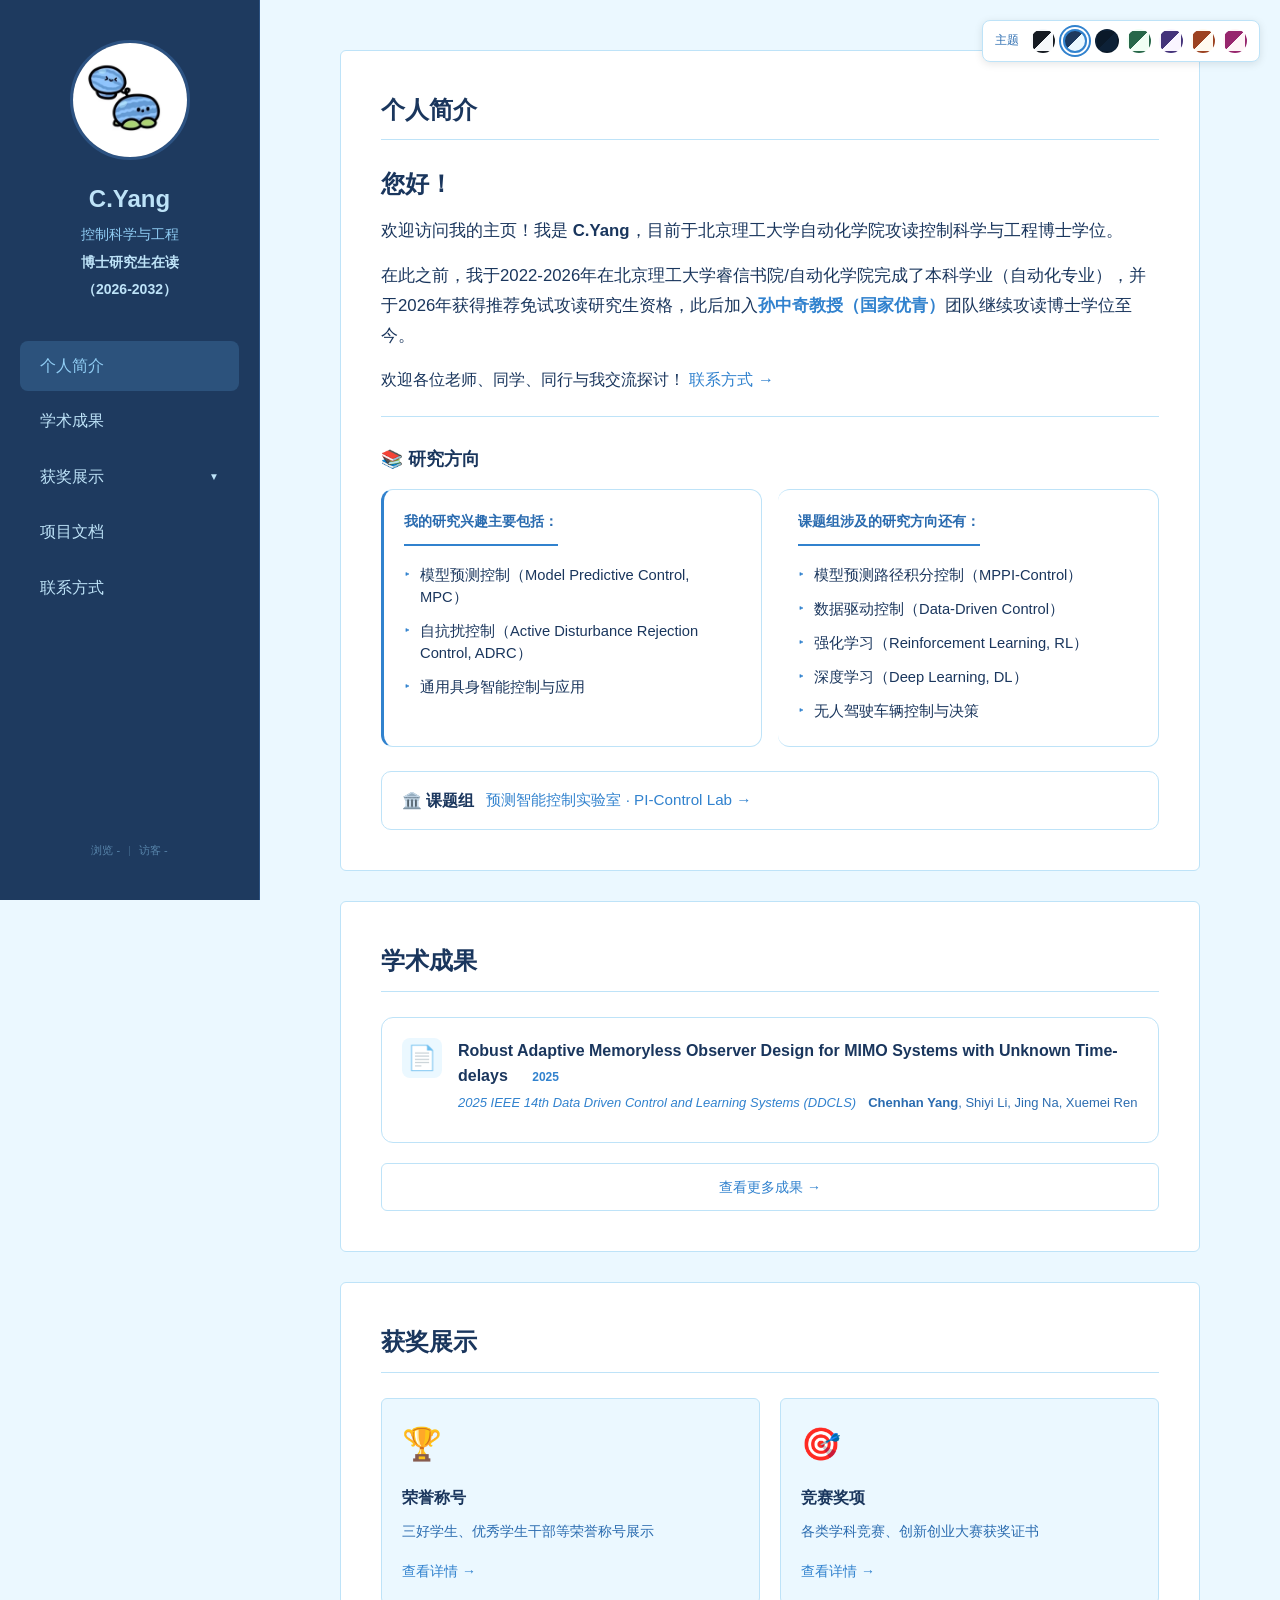
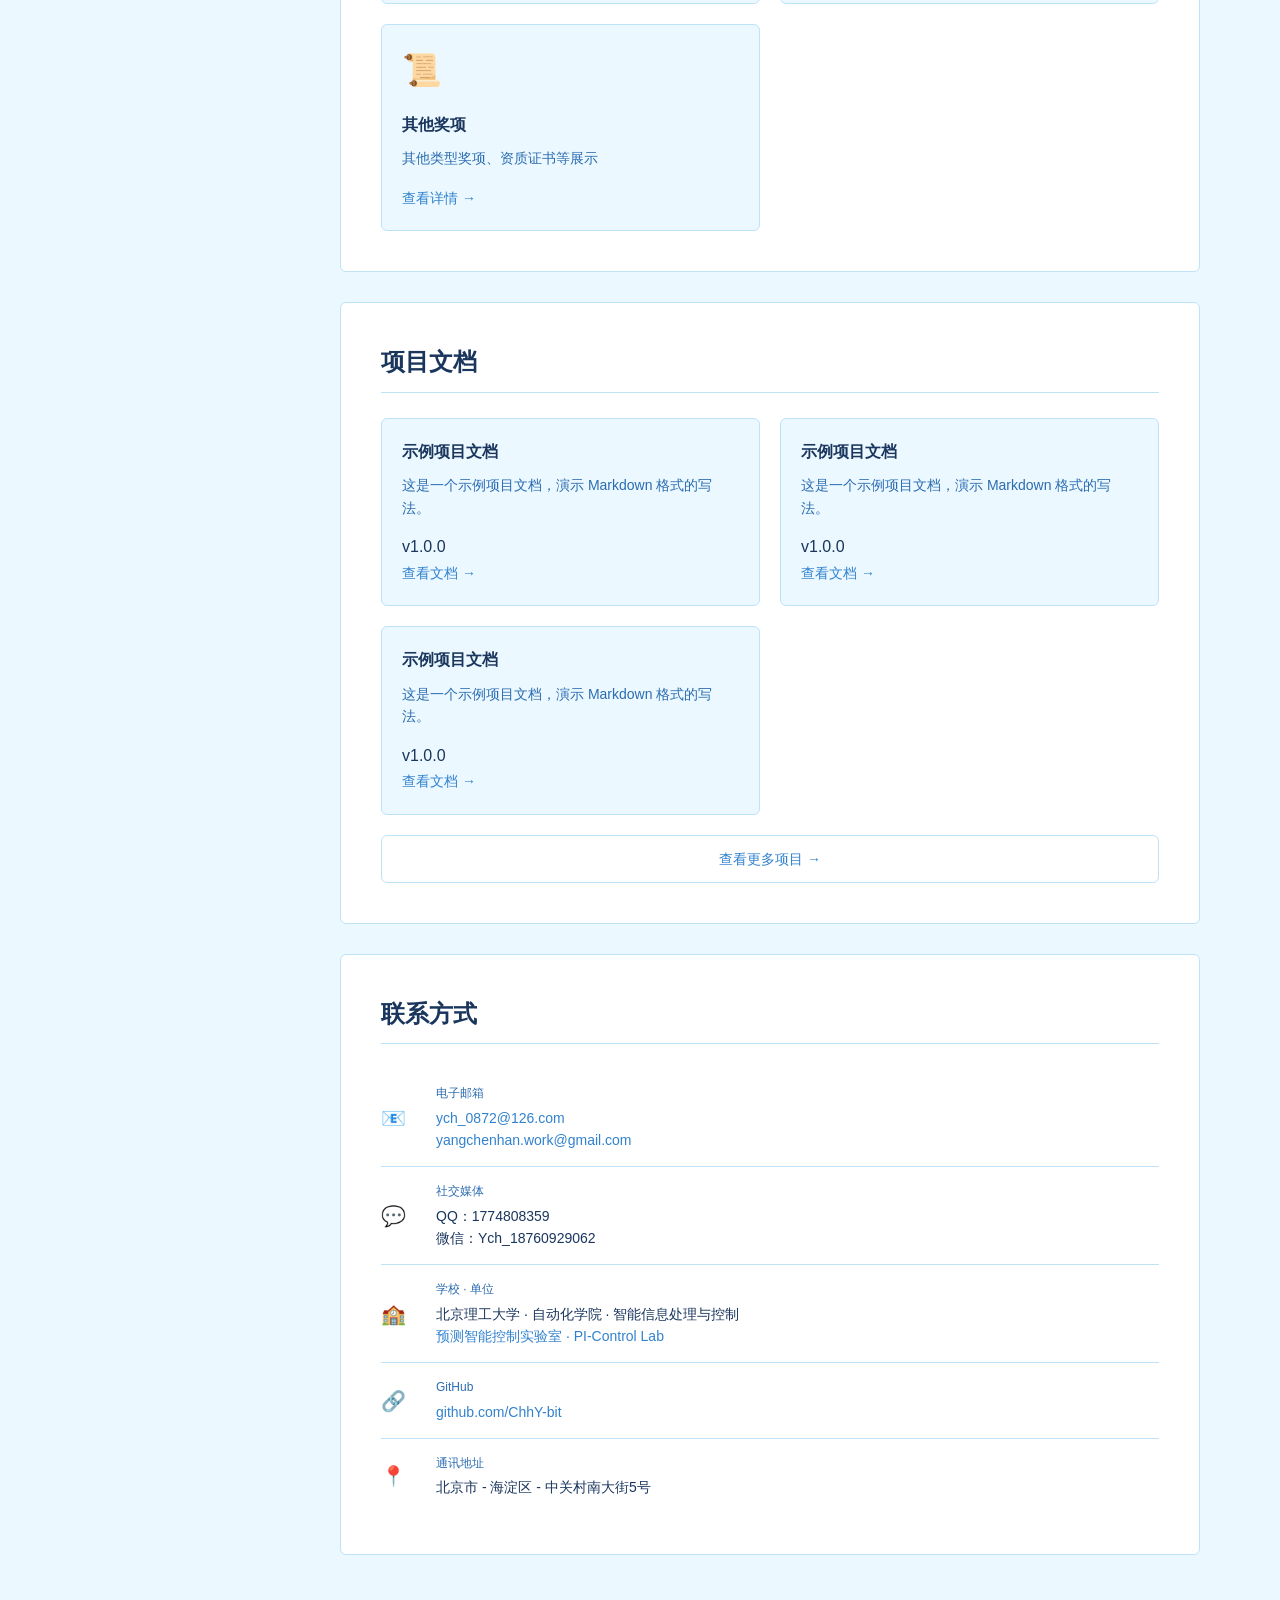
==== index.html @ 7ec4a32c "feat: 添加侧边栏底部站点访问统计" ====
<!DOCTYPE html>
<html lang="zh-CN">
<head>
    <meta charset="UTF-8">
    <meta name="viewport" content="width=device-width, initial-scale=1.0">
    <title>个人主页</title>
    <link rel="stylesheet" href="css/styles.css">
    <!-- 不蒜子统计 -->
    <script async src="https://busuanzi.ibruce.info/busuanzi/2.3/busuanzi.pure.mini.js"></script>
</head>
<body>
    <!-- 移动端遮罩层 -->
    <div class="sidebar-overlay" id="sidebarOverlay"></div>

    <!-- 移动端汉堡菜单按钮 -->
    <button class="mobile-menu-btn" id="mobileMenuBtn" aria-label="打开导航菜单">
        <span class="menu-icon"></span>
        <span class="menu-icon"></span>
        <span class="menu-icon"></span>
    </button>

    <!-- 主题选择器 -->
    <div class="theme-switcher">
        <span class="theme-switcher-label">主题</span>
        <button class="theme-btn" data-theme="default" title="黑白">
            <span class="theme-tooltip">黑白</span>
        </button>
        <button class="theme-btn active" data-theme="light-blue" title="浅蓝">
            <span class="theme-tooltip">浅蓝</span>
        </button>
        <button class="theme-btn" data-theme="dark-blue" title="深蓝">
            <span class="theme-tooltip">深蓝</span>
        </button>
        <button class="theme-btn" data-theme="light-green" title="浅绿">
            <span class="theme-tooltip">浅绿</span>
        </button>
        <button class="theme-btn" data-theme="purple" title="紫色">
            <span class="theme-tooltip">紫色</span>
        </button>
        <button class="theme-btn" data-theme="orange" title="橙色">
            <span class="theme-tooltip">橙色</span>
        </button>
        <button class="theme-btn" data-theme="pink" title="粉色">
            <span class="theme-tooltip">粉色</span>
        </button>
    </div>

    <div class="container">
        <!-- 左侧导航栏 -->
        <nav class="sidebar">
            <div class="profile-section">
                <div class="profile-photo">
                    <img src="images/photo.jpg" alt="个人照片" onerror="this.style.display='none'; this.nextElementSibling.style.display='flex';">
                    <span class="profile-photo-placeholder" style="display:none;">照片</span>
                </div>
                <div class="profile-name">C.Yang</div>
                <div class="profile-title">控制科学与工程</div>
                <div class="profile-degree">博士研究生在读</div>
                <div class="profile-degree">（2026-2032）</div>
            </div>

            <ul class="nav-menu">
                <li class="nav-item">
                    <a href="#about" class="nav-link active">个人简介</a>
                </li>
                <li class="nav-item">
                    <a href="#publications" class="nav-link">学术成果</a>
                </li>
                <li class="nav-item dropdown">
                    <a href="#awards" class="nav-link">
                        获奖展示
                        <span class="dropdown-arrow">▼</span>
                    </a>
                    <ul class="dropdown-menu">
                        <li class="nav-item"><a href="awards/honors.html" class="nav-link">荣誉称号</a></li>
                        <li class="nav-item"><a href="awards/competition-awards.html" class="nav-link">竞赛奖项</a></li>
                        <li class="nav-item"><a href="awards/others.html" class="nav-link">其他奖项</a></li>
                    </ul>
                </li>
                <li class="nav-item">
                    <a href="docs/index.html" class="nav-link">项目文档</a>
                </li>
                <li class="nav-item">
                    <a href="#contact" class="nav-link">联系方式</a>
                </li>
            </ul>
            <div class="site-stats">
                <span class="stats-label">浏览 <span id="busuanzi_value_site_pv" class="stats-value">-</span></span>
                <span class="stats-divider">|</span>
                <span class="stats-label">访客 <span id="busuanzi_value_site_uv" class="stats-value">-</span></span>
            </div>
        </nav>

        <!-- 主内容区域 -->
        <main class="main-content">
            <!-- 个人简介 -->
            <section id="about">
                <h2>个人简介</h2>
                <div class="about-grid">
                    <div class="about-info">
                        <!-- 欢迎语 -->
                        <div class="intro-welcome">
                            <span class="intro-greeting">您好！</span>
                            <p>欢迎访问我的主页！我是 <strong>C.Yang</strong>，目前于北京理工大学自动化学院攻读控制科学与工程博士学位。</p>
                            <p>在此之前，我于2022-2026年在北京理工大学睿信书院/自动化学院完成了本科学业（自动化专业），并于2026年获得推荐免试攻读研究生资格，此后加入<a href="https://ac.bit.edu.cn/szdw/jsml/znxxclykzyjs1/1771f60938454e0e982433b8931c96c5.htm" target="_blank"><strong>孙中奇教授（国家优青）</strong></a>团队继续攻读博士学位至今。</p>
                            欢迎各位老师、同学、同行与我交流探讨！ <a href="#contact">联系方式 →</a>
                        </div>

                        <!-- 研究方向 -->
                        <div class="research-section">
                            <h3 class="research-title">📚 研究方向</h3>
                            <div class="research-grid">
                                <div class="research-card research-primary">
                                    <div class="research-card-header">我的研究兴趣主要包括：</div>
                                    <ul class="research-list">
                                        <li>模型预测控制（Model Predictive Control, MPC）</li>
                                        <li>自抗扰控制（Active Disturbance Rejection Control, ADRC）</li>
                                        <li>通用具身智能控制与应用</li>
                                    </ul>
                                </div>
                                <div class="research-card research-group">
                                    <div class="research-card-header">课题组涉及的研究方向还有：</div>
                                    <ul class="research-list">
                                        <li>模型预测路径积分控制（MPPI-Control）</li>
                                        <li>数据驱动控制（Data-Driven Control）</li>
                                        <li>强化学习（Reinforcement Learning, RL）</li>
                                        <li>深度学习（Deep Learning, DL）</li>
                                        <li>无人驾驶车辆控制与决策</li>
                                    </ul>
                                </div>
                            </div>
                        </div>

                        <!-- 课题组链接 -->
                        <div class="lab-link-section">
                            <span class="lab-link-label">🏛️ 课题组</span>
                            <a href="https://picontrollab.github.io" target="_blank" class="lab-link">预测智能控制实验室 · PI-Control Lab →</a>
                        </div>
                    </div>
                </div>
            </section>

            <!-- 学术成果 -->
            <section id="publications">
                <h2>学术成果</h2>
                <div class="achievement-list" id="home-achievement-list">
                    <div class="achievement-item">
                        <div class="achievement-icon">📄</div>
                        <div class="achievement-content">
                            <div class="achievement-title" style="color: var(--text-secondary);">正在加载...</div>
                        </div>
                    </div>
                </div>
                <a href="achievements/index.html" class="view-more-link">查看更多成果 →</a>
            </section>

            <!-- 获奖展示 -->
            <section id="awards">
                <h2>获奖展示</h2>
                <div class="awards-grid">
                    <div class="award-card">
                        <div class="award-icon">🏆</div>
                        <div class="award-name">荣誉称号</div>
                        <div class="award-desc">三好学生、优秀学生干部等荣誉称号展示</div>
                        <a href="awards/honors.html" class="award-link">查看详情 →</a>
                    </div>
                    <div class="award-card">
                        <div class="award-icon">🎯</div>
                        <div class="award-name">竞赛奖项</div>
                        <div class="award-desc">各类学科竞赛、创新创业大赛获奖证书</div>
                        <a href="awards/competition-awards.html" class="award-link">查看详情 →</a>
                    </div>
                    <div class="award-card">
                        <div class="award-icon">📜</div>
                        <div class="award-name">其他奖项</div>
                        <div class="award-desc">其他类型奖项、资质证书等展示</div>
                        <a href="awards/others.html" class="award-link">查看详情 →</a>
                    </div>
                </div>
            </section>

            <!-- 项目文档 -->
            <section id="projects">
                <h2>项目文档</h2>
                <div class="project-grid" id="home-project-list">
                    <div class="project-card">
                        <div class="project-name" style="color: var(--text-secondary);">正在加载...</div>
                    </div>
                </div>
                <a href="docs/index.html" class="view-more-link">查看更多项目 →</a>
            </section>

            <!-- 联系方式 -->
            <section id="contact">
                <h2>联系方式</h2>
                <div class="contact-item">
                    <span class="contact-icon">📧</span>
                    <div class="contact-info">
                        <div class="contact-label">电子邮箱</div>
                        <div class="contact-value"><a href="mailto:ych_0872@126.com">ych_0872@126.com</a></div>
                        <div class="contact-value"><a href="mailto:yangchenhan.work@gmail.com">yangchenhan.work@gmail.com</a></div>
                    </div>
                </div>
                <div class="contact-item">
                    <span class="contact-icon">💬</span>
                    <div class="contact-info">
                        <div class="contact-label">社交媒体</div>
                        <div class="contact-value">QQ：1774808359</div>
                        <div class="contact-value">微信：Ych_18760929062</div>
                    </div>
                </div>
                <div class="contact-item">
                    <span class="contact-icon">🏫</span>
                    <div class="contact-info">
                        <div class="contact-label">学校 · 单位</div>
                        <div class="contact-value">北京理工大学 · 自动化学院 · 智能信息处理与控制</div>
                        <div class="contact-value"><a href="https://picontrollab.github.io" target="_blank">预测智能控制实验室 · PI-Control Lab</a></div>
                    </div>
                </div>
                <div class="contact-item">
                    <span class="contact-icon">🔗</span>
                    <div class="contact-info">
                        <div class="contact-label">GitHub</div>
                        <div class="contact-value"><a href="https://github.com/ChhY-bit" target="_blank">github.com/ChhY-bit</a></div>
                    </div>
                </div>
                <div class="contact-item">
                    <span class="contact-icon">📍</span>
                    <div class="contact-info">
                        <div class="contact-label">通讯地址</div>
                        <div class="contact-value">北京市 - 海淀区 - 中关村南大街5号</div>
                    </div>
                </div>
            </section>
        </main>
    </div>

    <script src="js/main.js"></script>
</body>
</html>
---- css/styles.css ----
* {
    margin: 0;
    padding: 0;
    box-sizing: border-box;
}

/* 现代化链接样式 */
a {
    color: var(--accent-color);
    text-decoration: none;
    border-bottom: 1px solid transparent;
    transition: all 0.2s ease;
}

a:hover {
    color: var(--heading-color);
    border-bottom-color: var(--heading-color);
}

:root {
    /* 默认主题 - 浅蓝 */
    --sidebar-bg: #1e3a5f;
    --sidebar-border: #2c5282;
    --sidebar-text: #bee3f8;
    --sidebar-text-muted: #90cdf4;
    --sidebar-hover: #2c5282;
    --sidebar-active-bg: #63b3ed33;
    --sidebar-active: #90cdf4;
    
    --body-bg: #ebf8ff;
    --card-bg: #ffffff;
    --border-color: #bee3f8;
    --text-primary: #1a365d;
    --text-secondary: #2b6cb0;
    --link-color: #3182ce;
    --hover-border: #63b3ed;
    --placeholder-color: #90cdf4;
}

/* 黑白灰主题 */
[data-theme="default"] {
    --sidebar-bg: #161b22;
    --sidebar-border: #30363d;
    --sidebar-text: #c9d1d9;
    --sidebar-text-muted: #8b949e;
    --sidebar-hover: #30363d;
    --sidebar-active-bg: #30363d80;
    --sidebar-active: #c9d1d9;

    --body-bg: #f6f8fa;
    --card-bg: #ffffff;
    --border-color: #d0d7de;
    --text-primary: #24292f;
    --text-secondary: #57606a;
    --link-color: #57606a;
    --hover-border: #8b949e;
    --placeholder-color: #8b949e;
    --doc-title-color: #24292f;
    --doc-heading-color: #57606a;
    --accent-color: #57606a;
}

/* 浅蓝主题 */
[data-theme="light-blue"] {
    --sidebar-bg: #1e3a5f;
    --sidebar-border: #2c5282;
    --sidebar-text: #bee3f8;
    --sidebar-text-muted: #90cdf4;
    --sidebar-hover: #2c5282;
    --sidebar-active-bg: #63b3ed33;
    --sidebar-active: #90cdf4;

    --body-bg: #ebf8ff;
    --card-bg: #ffffff;
    --border-color: #bee3f8;
    --text-primary: #1a365d;
    --text-secondary: #2b6cb0;
    --link-color: #3182ce;
    --hover-border: #63b3ed;
    --placeholder-color: #90cdf4;
    --doc-title-color: #1a365d;
    --doc-heading-color: #2c5282;
    --accent-color: #3182ce;
}

/* 深蓝主题 */
[data-theme="dark-blue"] {
    --sidebar-bg: #0a1929;
    --sidebar-border: #1e3a5f;
    --sidebar-text: #a0d2db;
    --sidebar-text-muted: #7fb3c4;
    --sidebar-hover: #1e3a5f;
    --sidebar-active-bg: #3182ce33;
    --sidebar-active: #63b3ed;

    --body-bg: #0d2137;
    --card-bg: #132f4c;
    --border-color: #1e3a5f;
    --text-primary: #e2e8f0;
    --text-secondary: #a0d2db;
    --link-color: #63b3ed;
    --hover-border: #4dabf7;
    --placeholder-color: #7fb3c4;
    --doc-title-color: #e2e8f0;
    --doc-heading-color: #63b3ed;
    --accent-color: #63b3ed;
    --warning-bg: #2d2a1a;
    --warning-color: #f0ad4e;
}

/* 浅绿主题 */
[data-theme="light-green"] {
    --sidebar-bg: #276749;
    --sidebar-border: #38a169;
    --sidebar-text: #c6f6d5;
    --sidebar-text-muted: #9ae6b4;
    --sidebar-hover: #38a169;
    --sidebar-active-bg: #68d39133;
    --sidebar-active: #9ae6b4;

    --body-bg: #f0fff4;
    --card-bg: #ffffff;
    --border-color: #c6f6d5;
    --text-primary: #22543d;
    --text-secondary: #38a169;
    --link-color: #2f855a;
    --hover-border: #68d391;
    --placeholder-color: #9ae6b4;
    --doc-title-color: #22543d;
    --doc-heading-color: #276749;
    --accent-color: #2f855a;
}

/* 紫色主题 */
[data-theme="purple"] {
    --sidebar-bg: #44337a;
    --sidebar-border: #6b46c1;
    --sidebar-text: #e9d8fd;
    --sidebar-text-muted: #d6bcfa;
    --sidebar-hover: #6b46c1;
    --sidebar-active-bg: #b794f433;
    --sidebar-active: #d6bcfa;

    --body-bg: #faf5ff;
    --card-bg: #ffffff;
    --border-color: #e9d8fd;
    --text-primary: #322659;
    --text-secondary: #6b46c1;
    --link-color: #805ad5;
    --hover-border: #b794f4;
    --placeholder-color: #d6bcfa;
    --doc-title-color: #322659;
    --doc-heading-color: #44337a;
    --accent-color: #805ad5;
}

/* 橙色主题 */
[data-theme="orange"] {
    --sidebar-bg: #9c4221;
    --sidebar-border: #dd6b20;
    --sidebar-text: #feebc8;
    --sidebar-text-muted: #fbd38d;
    --sidebar-hover: #dd6b20;
    --sidebar-active-bg: #f6ad5533;
    --sidebar-active: #fbd38d;

    --body-bg: #fffaf0;
    --card-bg: #ffffff;
    --border-color: #feebc8;
    --text-primary: #7b341e;
    --text-secondary: #dd6b20;
    --link-color: #c05621;
    --hover-border: #f6ad55;
    --placeholder-color: #fbd38d;
    --doc-title-color: #7b341e;
    --doc-heading-color: #9c4221;
    --accent-color: #c05621;
}

/* 粉色主题 */
[data-theme="pink"] {
    --sidebar-bg: #97266d;
    --sidebar-border: #d53f8c;
    --sidebar-text: #fed7e2;
    --sidebar-text-muted: #fbb6ce;
    --sidebar-hover: #d53f8c;
    --sidebar-active-bg: #ed64a633;
    --sidebar-active: #fbb6ce;

    --body-bg: #fff5f7;
    --card-bg: #ffffff;
    --border-color: #fed7e2;
    --text-primary: #702459;
    --text-secondary: #d53f8c;
    --link-color: #b83280;
    --hover-border: #ed64a6;
    --placeholder-color: #fbb6ce;
    --doc-title-color: #702459;
    --doc-heading-color: #97266d;
    --accent-color: #b83280;
}

body {
    font-family: -apple-system, BlinkMacSystemFont, "Segoe UI", Roboto, "Helvetica Neue", Arial, sans-serif;
    line-height: 1.6;
    color: var(--text-primary);
    background-color: var(--body-bg);
}

/* 主题选择器 */
.theme-switcher {
    position: fixed;
    top: 20px;
    right: 20px;
    z-index: 1000;
    display: flex;
    align-items: center;
    gap: 8px;
    background: var(--card-bg);
    padding: 8px 12px;
    border-radius: 8px;
    box-shadow: 0 2px 8px rgba(0,0,0,0.1);
    border: 1px solid var(--border-color);
}

.theme-switcher-label {
    font-size: 12px;
    color: var(--text-secondary);
    margin-right: 4px;
}

.theme-btn {
    width: 24px;
    height: 24px;
    border-radius: 50%;
    border: 2px solid transparent;
    cursor: pointer;
    transition: all 0.2s ease;
    position: relative;
}

.theme-btn:hover {
    transform: scale(1.15);
    border-color: var(--text-secondary);
}

.theme-btn.active {
    border-color: var(--link-color);
    box-shadow: 0 0 0 2px var(--card-bg), 0 0 0 4px var(--link-color);
}

.theme-btn[data-theme="default"] { background: linear-gradient(135deg, #161b22 50%, #f6f8fa 50%); }
.theme-btn[data-theme="light-blue"] { background: linear-gradient(135deg, #1e3a5f 50%, #ebf8ff 50%); }
.theme-btn[data-theme="dark-blue"] { background: linear-gradient(135deg, #0a1929 50%, #0d2137 50%); }
.theme-btn[data-theme="light-green"] { background: linear-gradient(135deg, #276749 50%, #f0fff4 50%); }
.theme-btn[data-theme="purple"] { background: linear-gradient(135deg, #44337a 50%, #faf5ff 50%); }
.theme-btn[data-theme="orange"] { background: linear-gradient(135deg, #9c4221 50%, #fffaf0 50%); }
.theme-btn[data-theme="pink"] { background: linear-gradient(135deg, #97266d 50%, #fff5f7 50%); }

.theme-tooltip {
    position: absolute;
    bottom: calc(100% + 8px);
    left: 50%;
    transform: translateX(-50%);
    background: var(--text-primary);
    color: var(--card-bg);
    padding: 4px 8px;
    border-radius: 4px;
    font-size: 11px;
    white-space: nowrap;
    opacity: 0;
    pointer-events: none;
    transition: opacity 0.2s;
}

.theme-btn:hover .theme-tooltip {
    opacity: 1;
}

.container {
    display: flex;
    min-height: 100vh;
}

/* 左侧导航栏 */
.sidebar {
    width: 260px;
    background-color: var(--sidebar-bg);
    color: var(--sidebar-text);
    padding: 40px 20px;
    position: fixed;
    height: 100vh;
    overflow-y: auto;
    border-right: 1px solid var(--sidebar-border);
    display: flex;
    flex-direction: column;
}

.profile-section {
    text-align: center;
    margin-bottom: 40px;
}

.profile-photo {
    width: 120px;
    height: 120px;
    border-radius: 50%;
    background-color: var(--sidebar-hover);
    margin: 0 auto 20px;
    display: flex;
    align-items: center;
    justify-content: center;
    border: 3px solid var(--sidebar-hover);
    overflow: hidden;
}

.profile-photo img {
    width: 100%;
    height: 100%;
    object-fit: cover;
}

.profile-photo-placeholder {
    font-size: 12px;
    color: var(--sidebar-text-muted);
}

.profile-name {
    font-size: 24px;
    font-weight: 600;
    margin-bottom: 5px;
    color: var(--sidebar-text);
}

.profile-title {
    font-size: 14px;
    color: var(--sidebar-text-muted);
}

.profile-degree {
    font-size: 14px;
    font-weight: 600;
    color: var(--sidebar-text);
    margin-top: 5px;
}

/* 导航栏底部统计 */
.site-stats {
    margin-top: auto;
    padding-top: 20px;
    text-align: center;
    font-size: 11px;
    color: var(--sidebar-text-muted);
    opacity: 0.5;
    display: flex;
    justify-content: center;
    align-items: center;
    gap: 8px;
}

.stats-label {
    font-size: 11px;
}

.stats-value {
    font-variant-numeric: tabular-nums;
}

.stats-divider {
    opacity: 0.5;
}

/* 导航菜单 */
.nav-menu {
    list-style: none;
}

.nav-item {
    margin-bottom: 5px;
}

.nav-link {
    display: block;
    padding: 12px 20px;
    color: var(--sidebar-text);
    text-decoration: none;
    border-radius: 8px;
    transition: all 0.2s ease;
}

.nav-link:hover {
    background-color: var(--sidebar-hover);
}

.nav-link.active {
    background-color: var(--sidebar-active-bg);
    color: var(--sidebar-active);
    font-weight: 500;
}

/* 下拉菜单 */
.dropdown {
    position: relative;
}

.dropdown > .nav-link {
    display: flex;
    justify-content: space-between;
    align-items: center;
}

.dropdown-arrow {
    font-size: 10px;
    margin-left: 5px;
    transition: transform 0.3s ease;
}

.dropdown.open .dropdown-arrow {
    transform: rotate(180deg);
}

.dropdown-menu {
    list-style: none;
    padding-left: 20px;
    max-height: 0;
    overflow: hidden;
    transition: max-height 0.3s ease;
}

.dropdown.open .dropdown-menu {
    max-height: 200px;
}

.dropdown-menu .nav-link {
    font-size: 14px;
    padding: 10px 20px;
}

.dropdown-menu .nav-link:hover {
    background-color: var(--sidebar-hover);
}

/* 主内容区域 */
.main-content {
    flex: 1;
    margin-left: 260px;
    padding: 40px 60px;
}

.back-link {
    display: inline-flex;
    align-items: center;
    color: var(--link-color);
    text-decoration: none;
    margin-bottom: 20px;
    font-size: 14px;
}

.back-link:hover {
    text-decoration: underline;
}

section {
    background-color: var(--card-bg);
    border-radius: 6px;
    padding: 40px;
    margin-bottom: 30px;
    border: 1px solid var(--border-color);
}

h1 {
    font-size: 28px;
    color: var(--text-primary);
    margin-bottom: 30px;
    padding-bottom: 15px;
    border-bottom: 1px solid var(--border-color);
}

h2 {
    font-size: 24px;
    color: var(--text-primary);
    margin-bottom: 25px;
    padding-bottom: 10px;
    border-bottom: 1px solid var(--border-color);
}

h3 {
    font-size: 18px;
    color: var(--text-primary);
    margin: 20px 0 10px;
}

p {
    margin-bottom: 15px;
    text-align: justify;
}

.section-desc {
    color: var(--text-secondary);
    margin-bottom: 30px;
}

/* 主页特有 */
.about-grid {
    display: grid;
    grid-template-columns: 1fr;
    gap: 40px;
}

.about-info p {
    text-align: left;
}

/* 论文列表 */
.publication-item {
    padding: 20px;
    background-color: var(--body-bg);
    border-radius: 6px;
    margin-bottom: 15px;
    border: 1px solid var(--border-color);
    transition: all 0.2s ease;
}

.publication-item:hover {
    border-color: var(--hover-border);
}

.publication-title {
    font-size: 16px;
    font-weight: 600;
    color: var(--text-primary);
    margin-bottom: 8px;
}

.publication-authors {
    font-size: 14px;
    color: var(--text-secondary);
    margin-bottom: 5px;
}

.publication-venue {
    font-size: 14px;
    color: var(--link-color);
    font-style: italic;
}

/* 卡片网格 */
.awards-grid,
.project-grid {
    display: grid;
    grid-template-columns: repeat(auto-fill, minmax(280px, 1fr));
    gap: 20px;
}

/* 卡片样式 */
.award-card,
.project-card {
    background-color: var(--body-bg);
    border-radius: 6px;
    padding: 20px;
    border: 1px solid var(--border-color);
    transition: all 0.2s ease;
}

.award-card:hover,
.project-card:hover {
    border-color: var(--hover-border);
}

.award-icon {
    font-size: 32px;
    margin-bottom: 15px;
}

.award-name,
.project-name {
    font-size: 16px;
    font-weight: 600;
    color: var(--text-primary);
    margin-bottom: 10px;
}

.award-desc,
.project-desc {
    font-size: 14px;
    color: var(--text-secondary);
    margin-bottom: 15px;
}

.award-link,
.project-link {
    display: inline-block;
    color: var(--link-color);
    text-decoration: none;
    font-size: 14px;
    font-weight: 500;
}

.award-link:hover,
.project-link:hover {
    text-decoration: underline;
}

/* 查看更多链接 */
.view-more-link {
    display: block;
    text-align: center;
    margin-top: 20px;
    padding: 12px 24px;
    color: var(--link-color);
    text-decoration: none;
    font-size: 14px;
    font-weight: 500;
    border: 1px solid var(--border-color);
    border-radius: 6px;
    transition: all 0.2s ease;
}

.view-more-link:hover {
    background-color: var(--body-bg);
    border-color: var(--hover-border);
    text-decoration: none;
}

/* 学术成果列表 */
.achievement-list {
    display: flex;
    flex-direction: column;
    gap: 16px;
}

.achievement-item {
    display: flex;
    align-items: flex-start;
    gap: 16px;
    padding: 20px;
    background-color: var(--card-bg);
    border: 1px solid var(--border-color);
    border-radius: 12px;
    transition: all 0.3s ease;
}

.achievement-item:hover {
    border-color: var(--hover-border);
    box-shadow: 0 4px 12px rgba(0, 0, 0, 0.05);
}

.achievement-icon {
    font-size: 24px;
    flex-shrink: 0;
    width: 40px;
    height: 40px;
    display: flex;
    align-items: center;
    justify-content: center;
    background-color: var(--body-bg);
    border-radius: 8px;
}

.achievement-content {
    flex: 1;
}

.achievement-title {
    font-size: 16px;
    font-weight: 600;
    color: var(--text-primary);
    margin-bottom: 4px;
}

.achievement-meta {
    font-size: 13px;
    color: var(--text-secondary);
    margin-bottom: 8px;
    display: flex;
    flex-wrap: wrap;
    gap: 12px;
    align-items: center;
}

.achievement-venue {
    color: var(--link-color);
    font-style: italic;
}

.achievement-authors {
    font-size: 13px;
}

.achievement-authors strong {
    color: var(--heading-color);
    font-weight: 600;
}

.achievement-year-badge {
    display: inline-block;
    font-size: 12px;
    font-weight: 600;
    color: var(--accent-color);
    background: var(--accent-bg);
    padding: 2px 10px;
    border-radius: 10px;
    margin-left: 10px;
    vertical-align: middle;
}

.achievement-desc {
    font-size: 14px;
    color: var(--text-secondary);
    line-height: 1.6;
}

/* 联系方式 */
.contact-item {
    display: flex;
    align-items: center;
    padding: 15px 0;
    border-bottom: 1px solid var(--border-color);
}

.contact-item:last-child {
    border-bottom: none;
}

.contact-icon {
    width: 40px;
    font-size: 20px;
    margin-right: 15px;
}

.contact-info {
    flex: 1;
}

.contact-label {
    font-size: 12px;
    color: var(--text-secondary);
    margin-bottom: 3px;
}

.contact-value {
    font-size: 14px;
    color: var(--text-primary);
}

.contact-value a {
    color: var(--link-color);
    text-decoration: none;
}

.contact-value a:hover {
    text-decoration: underline;
}

/* 证书展示（奖项页面） */
.certificate-grid {
    display: grid;
    grid-template-columns: repeat(auto-fill, minmax(300px, 1fr));
    gap: 30px;
}

.certificate-card {
    background-color: var(--body-bg);
    border-radius: 6px;
    padding: 20px;
    border: 1px solid var(--border-color);
    transition: all 0.2s ease;
}

.certificate-card:hover {
    border-color: var(--hover-border);
}

.year-badge {
    display: inline-block;
    background-color: rgba(0, 0, 0, 0.05);
    color: var(--accent-color);
    padding: 4px 12px;
    border-radius: 20px;
    font-size: 13px;
    font-weight: 600;
    margin-bottom: 12px;
    border: 1.5px solid var(--accent-color);
}

.certificate-image {
    width: 100%;
    height: 200px;
    background-color: var(--body-bg);
    border-radius: 6px;
    display: flex;
    align-items: center;
    justify-content: center;
    margin-bottom: 15px;
    overflow: hidden;
}

.certificate-image img {
    max-width: 100%;
    max-height: 100%;
    object-fit: contain;
}

.certificate-placeholder {
    color: var(--placeholder-color);
    font-size: 14px;
    text-align: center;
}

.certificate-info {
    text-align: center;
}

.certificate-title {
    font-size: 16px;
    font-weight: 600;
    color: var(--text-primary);
    margin-bottom: 8px;
}

.certificate-desc {
    font-size: 14px;
    color: var(--text-secondary);
}

/* 响应式设计 */
@media (max-width: 768px) {
    .theme-switcher {
        top: 10px;
        right: 10px;
        padding: 6px 10px;
    }
    
    .theme-switcher-label {
        display: none;
    }

    .sidebar {
        width: 100%;
        height: auto;
        position: relative;
        padding: 20px;
    }

    .main-content {
        margin-left: 0;
        padding: 20px;
    }

    .profile-photo {
        width: 100px;
        height: 100px;
    }

    .certificate-grid,
    .awards-grid,
    .project-grid {
        grid-template-columns: 1fr;
    }
}

/* 文档页面样式 */
.sidebar-header {
    margin-bottom: 30px;
}

.project-title {
    font-size: 16px;
    font-weight: 600;
    margin-bottom: 5px;
    padding-top: 20px;
    border-top: 1px solid rgba(255, 255, 255, 0.2);
    color: var(--sidebar-text);
}

/* 文档导航菜单 */
.doc-nav-menu {
    list-style: none;
    margin-top: 20px;
}

.doc-nav-item {
    margin-bottom: 3px;
}

.doc-nav-link {
    display: block;
    padding: 10px 16px;
    color: var(--sidebar-text);
    text-decoration: none;
    border-radius: 8px;
    font-size: 14px;
    transition: all 0.3s ease;
}

.doc-nav-link:hover {
    background-color: var(--sidebar-hover);
    color: var(--sidebar-text);
}

.doc-nav-link.active {
    background-color: var(--sidebar-active-bg);
    color: var(--sidebar-active);
    font-weight: 500;
}

.doc-nav-link.sub-item {
    padding-left: 30px;
    font-size: 13px;
}

/* 文档内容区域 */
.main-content {
    flex: 1;
    margin-left: 260px;
    padding: 50px 80px;
}

.doc-content {
    background-color: var(--card-bg);
    border-radius: 16px;
    padding: 50px;
    box-shadow: 0 4px 20px rgba(0, 0, 0, 0.05);
    border: 1px solid var(--border-color);
}

.doc-meta {
    font-size: 14px;
    color: var(--text-secondary);
    margin-bottom: 30px;
    padding-bottom: 20px;
    border-bottom: 2px solid var(--border-color);
}

/* 文档内标题样式 */
.doc-content h2 {
    font-size: 22px;
    color: var(--doc-heading-color);
    margin: 35px 0 15px;
    padding-bottom: 8px;
    border-bottom: 2px solid var(--border-color);
}

.doc-content h3 {
    font-size: 18px;
    color: var(--doc-title-color);
    margin: 25px 0 10px;
}

/* 文档代码块 */
.doc-content pre {
    background-color: var(--body-bg);
    border-radius: 8px;
    padding: 20px;
    overflow-x: auto;
    margin: 20px 0;
    border: 1px solid var(--border-color);
}

.doc-content code {
    font-family: "Fira Code", "Consolas", monospace;
    font-size: 14px;
    color: var(--link-color);
}

.doc-content p code,
.doc-content li code {
    background-color: var(--body-bg);
    padding: 2px 6px;
    border-radius: 4px;
    font-size: 13px;
}

/* 文档表格 */
.doc-content table {
    width: 100%;
    border-collapse: collapse;
    margin: 20px 0;
}

.doc-content th,
.doc-content td {
    padding: 12px 15px;
    text-align: left;
    border-bottom: 1px solid var(--border-color);
}

.doc-content th {
    background-color: var(--body-bg);
    color: var(--link-color);
    font-weight: 600;
}

.doc-content tr:hover {
    background-color: var(--body-bg);
}

/* 提示框 */
.tip {
    background-color: var(--body-bg);
    border-left: 4px solid var(--doc-heading-color);
    border-radius: 8px;
    padding: 15px 20px;
    margin: 20px 0;
}

.tip-title {
    font-weight: 600;
    color: var(--doc-heading-color);
    margin-bottom: 5px;
}

/* 警告框 */
.warning {
    background-color: var(--warning-bg, #fff8e8);
    border-left: 4px solid var(--warning-color, #f0ad4e);
    border-radius: 8px;
    padding: 15px 20px;
    margin: 20px 0;
}

.warning-title {
    font-weight: 600;
    color: var(--warning-color, #d97706);
    margin-bottom: 5px;
}

/* 个人简介页面样式 */
.intro-welcome {
    margin-bottom: 28px;
    padding-bottom: 24px;
    border-bottom: 1px solid var(--border-color);
}

.intro-greeting {
    font-size: 1.5rem;
    font-weight: 700;
    color: var(--heading-color);
    display: block;
    margin-bottom: 12px;
}

.intro-welcome p {
    font-size: 1.05rem;
    line-height: 1.8;
    color: var(--text-color);
}

.research-section {
    margin-bottom: 24px;
}

.research-title {
    font-size: 1.1rem;
    font-weight: 600;
    color: var(--heading-color);
    margin-bottom: 16px;
}

.research-grid {
    display: grid;
    grid-template-columns: 1fr 1fr;
    gap: 16px;
}

.research-card {
    background: var(--card-bg);
    border-radius: 12px;
    padding: 18px 20px;
    border: 1px solid var(--border-color);
    box-shadow: 0 2px 8px var(--shadow-color);
}

.research-card-header {
    font-size: 0.9rem;
    font-weight: 600;
    color: var(--text-secondary);
    margin-bottom: 12px;
    padding-bottom: 10px;
    border-bottom: 2px solid var(--accent-color);
    display: inline-block;
}

.research-primary {
    border-left: 3px solid var(--accent-color);
}

.research-group {
    border-left: 3px solid var(--heading-color);
}

.research-list {
    list-style: none;
    padding: 0;
    margin: 0;
}

.research-list li {
    font-size: 0.92rem;
    color: var(--text-color);
    padding: 6px 0;
    padding-left: 16px;
    position: relative;
    line-height: 1.5;
}

.research-list li::before {
    content: '▸';
    position: absolute;
    left: 0;
    color: var(--accent-color);
    font-size: 0.8rem;
}

.lab-link-section {
    display: flex;
    align-items: center;
    gap: 12px;
    padding: 16px 20px;
    background: linear-gradient(135deg, var(--accent-bg), var(--card-bg));
    border-radius: 10px;
    border: 1px solid var(--border-color);
}

.lab-link-label {
    font-size: 1rem;
    font-weight: 600;
    color: var(--heading-color);
}

.lab-link {
    font-size: 0.95rem;
    color: var(--accent-color);
    text-decoration: none;
    font-weight: 500;
    transition: all 0.2s ease;
}

.lab-link:hover {
    color: var(--heading-color);
    text-decoration: underline;
}

/* ========== 文档页面样式 ========== */

/* 加载占位符 */
.loading-placeholder {
    padding: 40px 20px;
    text-align: center;
    color: var(--text-secondary);
}

/* 文档主内容区域 */
.doc-main {
    max-width: 900px;
    margin: 0 auto;
    padding: 40px 20px;
}

/* 文档头部 */
.doc-header {
    margin-bottom: 40px;
    padding-bottom: 20px;
    border-bottom: 2px solid var(--border-color);
}

.doc-title {
    font-size: 2rem;
    font-weight: 700;
    color: var(--heading-color);
    margin-bottom: 12px;
}

.doc-meta {
    display: flex;
    gap: 16px;
    align-items: center;
    margin-bottom: 12px;
}

.doc-version {
    background: var(--accent-bg);
    color: var(--accent-color);
    padding: 4px 12px;
    border-radius: 12px;
    font-size: 0.85rem;
    font-weight: 600;
}

.doc-date {
    color: var(--text-secondary);
    font-size: 0.9rem;
}

.doc-desc {
    color: var(--text-secondary);
    font-size: 1rem;
    line-height: 1.6;
}

/* Markdown 内容样式 */
.doc-content h1 {
    font-size: 1.8rem;
    color: var(--heading-color);
    margin: 30px 0 15px;
    padding-bottom: 10px;
    border-bottom: 1px solid var(--border-color);
}

.doc-content h2 {
    font-size: 1.4rem;
    color: var(--heading-color);
    margin: 28px 0 12px;
    padding-left: 12px;
    border-left: 4px solid var(--accent-color);
}

.doc-content h3 {
    font-size: 1.15rem;
    color: var(--heading-color);
    margin: 20px 0 10px;
}

.doc-content p {
    line-height: 1.8;
    margin-bottom: 16px;
}

.doc-content ul,
.doc-content ol {
    margin: 16px 0;
    padding-left: 24px;
}

.doc-content li {
    line-height: 1.8;
    margin-bottom: 8px;
}

.doc-content code {
    background: var(--bg-secondary);
    padding: 2px 6px;
    border-radius: 4px;
    font-family: 'Consolas', 'Monaco', monospace;
    font-size: 0.9em;
    color: var(--heading-color);
}

.doc-content pre {
    background: var(--bg-secondary);
    border-radius: 8px;
    padding: 16px 20px;
    overflow-x: auto;
    margin: 16px 0;
    border: 1px solid var(--border-color);
}

.doc-content pre code {
    background: none;
    padding: 0;
    font-size: 0.9rem;
    line-height: 1.6;
}

.doc-content blockquote {
    background: var(--tip-bg, #e8f4fd);
    border-left: 4px solid var(--accent-color);
    padding: 12px 16px;
    margin: 16px 0;
    border-radius: 0 8px 8px 0;
}

.doc-content blockquote p:last-child {
    margin-bottom: 0;
}

.doc-content table {
    width: 100%;
    border-collapse: collapse;
    margin: 16px 0;
}

.doc-content th,
.doc-content td {
    border: 1px solid var(--border-color);
    padding: 10px 14px;
    text-align: left;
}

.doc-content th {
    background: var(--bg-secondary);
    font-weight: 600;
}

.doc-content a {
    color: var(--accent-color);
}

.doc-content a:hover {
    text-decoration: underline;
}

/* 侧边栏目录样式 */
.doc-nav-menu {
    list-style: none;
    padding: 0;
    margin: 0;
}

.doc-nav-item {
    margin: 2px 0;
}

.doc-nav-link {
    display: block;
    padding: 8px 16px;
    color: var(--sidebar-text);
    text-decoration: none;
    border-radius: 6px;
    transition: all 0.2s ease;
    font-size: 0.9rem;
}

.doc-nav-link:hover {
    background: var(--sidebar-hover);
    color: var(--sidebar-text-muted);
}

.doc-nav-link.active {
    background: var(--sidebar-active-bg);
    color: var(--sidebar-active);
}

.doc-nav-link.sub-item {
    padding-left: 28px;
    font-size: 0.85rem;
}

/* 错误页面 */
.error-container {
    text-align: center;
    padding: 60px 20px;
}

.error-container h2 {
    color: var(--error-color, #e53e3e);
    margin-bottom: 16px;
}

.error-container p {
    color: var(--text-secondary);
    margin-bottom: 20px;
}

/* ========================================
   移动端菜单按钮 - 汉堡菜单
   ======================================== */
.mobile-menu-btn {
    display: none !important;
    position: fixed;
    top: 16px;
    left: 16px;
    z-index: 2000;
    width: 44px;
    height: 44px;
    background: var(--accent-color);
    border: none;
    border-radius: 10px;
    cursor: pointer;
    flex-direction: column;
    justify-content: center;
    align-items: center;
    gap: 5px;
    padding: 10px;
    box-shadow: 0 4px 12px rgba(0,0,0,0.2);
    transition: all 0.3s ease;
}

.mobile-menu-btn:hover {
    background: var(--link-color);
    box-shadow: 0 6px 16px rgba(0,0,0,0.3);
    transform: scale(1.05);
}

.mobile-menu-btn:active {
    transform: scale(0.95);
}

.menu-icon {
    width: 20px;
    height: 2.5px;
    background: #ffffff;
    border-radius: 2px;
    transition: all 0.3s ease;
}

.mobile-menu-btn.active .menu-icon:nth-child(1) {
    transform: rotate(45deg) translate(5px, 5px);
}

.mobile-menu-btn.active .menu-icon:nth-child(2) {
    opacity: 0;
    transform: scaleX(0);
}

.mobile-menu-btn.active .menu-icon:nth-child(3) {
    transform: rotate(-45deg) translate(5px, -5px);
}

/* 侧边栏遮罩 */
.sidebar-overlay {
    display: block;
    visibility: hidden;
    position: fixed;
    top: 0;
    left: 0;
    width: 100%;
    height: 100%;
    background: rgba(0, 0, 0, 0.5);
    z-index: 1999;
    opacity: 0;
    pointer-events: none;
    transition: opacity 0.3s ease, visibility 0.3s ease;
}

.sidebar-overlay.active {
    opacity: 1;
    pointer-events: auto;
    visibility: visible;
}

/* ========================================
   移动端响应式适配
   ======================================== */
@media (max-width: 768px) {
    /* 移动端菜单按钮显示 */
    .mobile-menu-btn {
        display: flex !important;
    }

    /* 主题选择器位置调整 */
    .theme-switcher {
        top: 16px;
        right: 16px;
        left: auto;
        padding: 8px 12px;
        gap: 6px;
        z-index: 1000;
    }

    .theme-switcher-label {
        display: none;
    }

    .theme-btn {
        width: 22px;
        height: 22px;
    }

    /* 容器布局调整 */
    .container {
        flex-direction: column;
    }

    /* 侧边栏 - 抽屉式 */
    .sidebar {
        position: fixed;
        top: 0;
        left: 0;
        width: 280px;
        height: 100vh;
        z-index: 2000;
        transform: translateX(-100%);
        transition: transform 0.3s ease;
        padding-top: 70px;
        box-shadow: 4px 0 20px rgba(0,0,0,0.2);
        pointer-events: none;
        visibility: hidden;
        display: flex;
        flex-direction: column;
    }

    .sidebar.open {
        transform: translateX(0);
        pointer-events: auto;
        visibility: visible;
    }

    /* 移动端隐藏底部统计 */
    .site-stats {
        display: none;
    }

    .sidebar-header {
        padding-top: 20px;
    }

    /* 主内容区域 - 确保不被遮挡 */
    .main-content {
        margin-left: 0;
        padding: 80px 16px 40px;
        min-height: 100vh;
        position: relative;
        z-index: 1;
        background-color: var(--body-bg);
    }

    /* 文档内容 */
    .doc-content {
        padding: 24px 16px;
        border-radius: 12px;
    }

    .doc-header {
        margin-bottom: 24px;
    }

    .doc-title {
        font-size: 1.5rem;
    }

    .doc-meta {
        flex-wrap: wrap;
        gap: 8px;
    }

    /* 文档内标题 */
    .doc-content h2 {
        font-size: 1.2rem;
        margin: 24px 0 12px;
        padding-left: 10px;
        border-left: 3px solid var(--accent-color);
    }

    .doc-content h3 {
        font-size: 1.05rem;
        margin: 18px 0 10px;
    }

    /* 段落和列表 */
    .doc-content p {
        font-size: 0.95rem;
        line-height: 1.7;
        text-align: left;
    }

    .doc-content ul,
    .doc-content ol {
        padding-left: 20px;
    }

    .doc-content li {
        font-size: 0.95rem;
        line-height: 1.6;
    }

    /* 代码块 - 横向滚动 */
    .doc-content pre {
        padding: 14px;
        margin: 12px 0;
        border-radius: 8px;
        font-size: 0.85rem;
        overflow-x: auto;
        -webkit-overflow-scrolling: touch;
    }

    .doc-content pre code {
        white-space: pre;
        font-size: 0.8rem;
        line-height: 1.5;
    }

    .doc-content code {
        font-size: 0.85rem;
        word-break: break-all;
    }

    /* 表格 - 横向滚动 */
    .doc-content table {
        display: block;
        overflow-x: auto;
        -webkit-overflow-scrolling: touch;
    }

    .doc-content th,
    .doc-content td {
        padding: 8px 10px;
        font-size: 0.85rem;
        white-space: nowrap;
    }

    /* 引用块 */
    .doc-content blockquote {
        padding: 10px 14px;
        margin: 12px 0;
    }

    .doc-content blockquote p {
        font-size: 0.9rem;
    }

    /* 提示框和警告框 */
    .tip, .warning {
        padding: 12px 14px;
        margin: 12px 0;
    }

    .tip p, .warning p {
        font-size: 0.9rem;
    }

    /* 网格布局改为单列 */
    .research-grid,
    .certificate-grid,
    .awards-grid,
    .project-grid {
        grid-template-columns: 1fr;
    }

    /* 学术成果列表 */
    .achievement-item {
        padding: 16px;
        gap: 12px;
    }

    .achievement-icon {
        width: 36px;
        height: 36px;
        font-size: 20px;
    }

    .achievement-title {
        font-size: 15px;
    }

    .achievement-meta {
        font-size: 12px;
    }

    /* 卡片样式 */
    .award-card,
    .project-card,
    .certificate-card {
        padding: 16px;
    }

    /* 导航菜单 */
    .doc-nav-menu {
        padding-bottom: 20px;
    }

    .doc-nav-link {
        padding: 10px 16px;
        font-size: 0.9rem;
    }

    .doc-nav-link.sub-item {
        padding-left: 28px;
        font-size: 0.85rem;
    }

    /* 返回链接 */
    .back-link {
        font-size: 13px;
        margin-bottom: 16px;
    }
}

/* ========================================
   超小屏幕进一步优化
   ======================================== */
@media (max-width: 480px) {
    .mobile-menu-btn {
        top: 16px;
        left: 16px;
        width: 40px;
        height: 40px;
    }

    .theme-switcher {
        top: 16px;
        right: 8px;
        gap: 6px;
    }

    .theme-btn {
        width: 22px;
        height: 22px;
    }

    .main-content {
        padding: 76px 12px 30px;
    }

    .doc-content {
        padding: 20px 12px;
    }

    .doc-title {
        font-size: 1.3rem;
    }

    .doc-content h2 {
        font-size: 1.1rem;
    }

    .doc-content h3 {
        font-size: 1rem;
    }

    .doc-content p,
    .doc-content li {
        font-size: 0.9rem;
    }

    /* 标题徽章 */
    .doc-version {
        font-size: 0.75rem;
        padding: 3px 8px;
    }

    .doc-date {
        font-size: 0.8rem;
    }
}

/* ========================================
   平板设备适配
   ======================================== */
@media (min-width: 769px) and (max-width: 1024px) {
    .sidebar {
        width: 220px;
        display: flex;
        flex-direction: column;
    }

    .main-content {
        margin-left: 220px;
        padding: 40px 40px;
    }

    .doc-content {
        padding: 36px 40px;
    }

    .doc-title {
        font-size: 1.7rem;
    }

    .doc-content h2 {
        font-size: 1.25rem;
    }

    .doc-content pre {
        margin: 16px 0;
        border-radius: 8px;
    }
}

/* ========================================
   触摸友好交互
   ======================================== */
@media (hover: none) and (pointer: coarse) {
    /* 触摸设备上增加点击区域 */
    .theme-btn {
        min-width: 36px;
        min-height: 36px;
    }

    .doc-nav-link {
        min-height: 44px;
        display: flex;
        align-items: center;
    }

    /* 触摸时隐藏阴影，使用边框高亮 */
    .award-card:hover,
    .project-card:hover,
    .certificate-card:hover {
        box-shadow: none;
        border-color: var(--hover-border);
    }

    /* 触摸设备上的滚动条样式 */
    ::-webkit-scrollbar {
        height: 6px;
        width: 6px;
    }

    ::-webkit-scrollbar-thumb {
        background: var(--border-color);
        border-radius: 3px;
    }
}
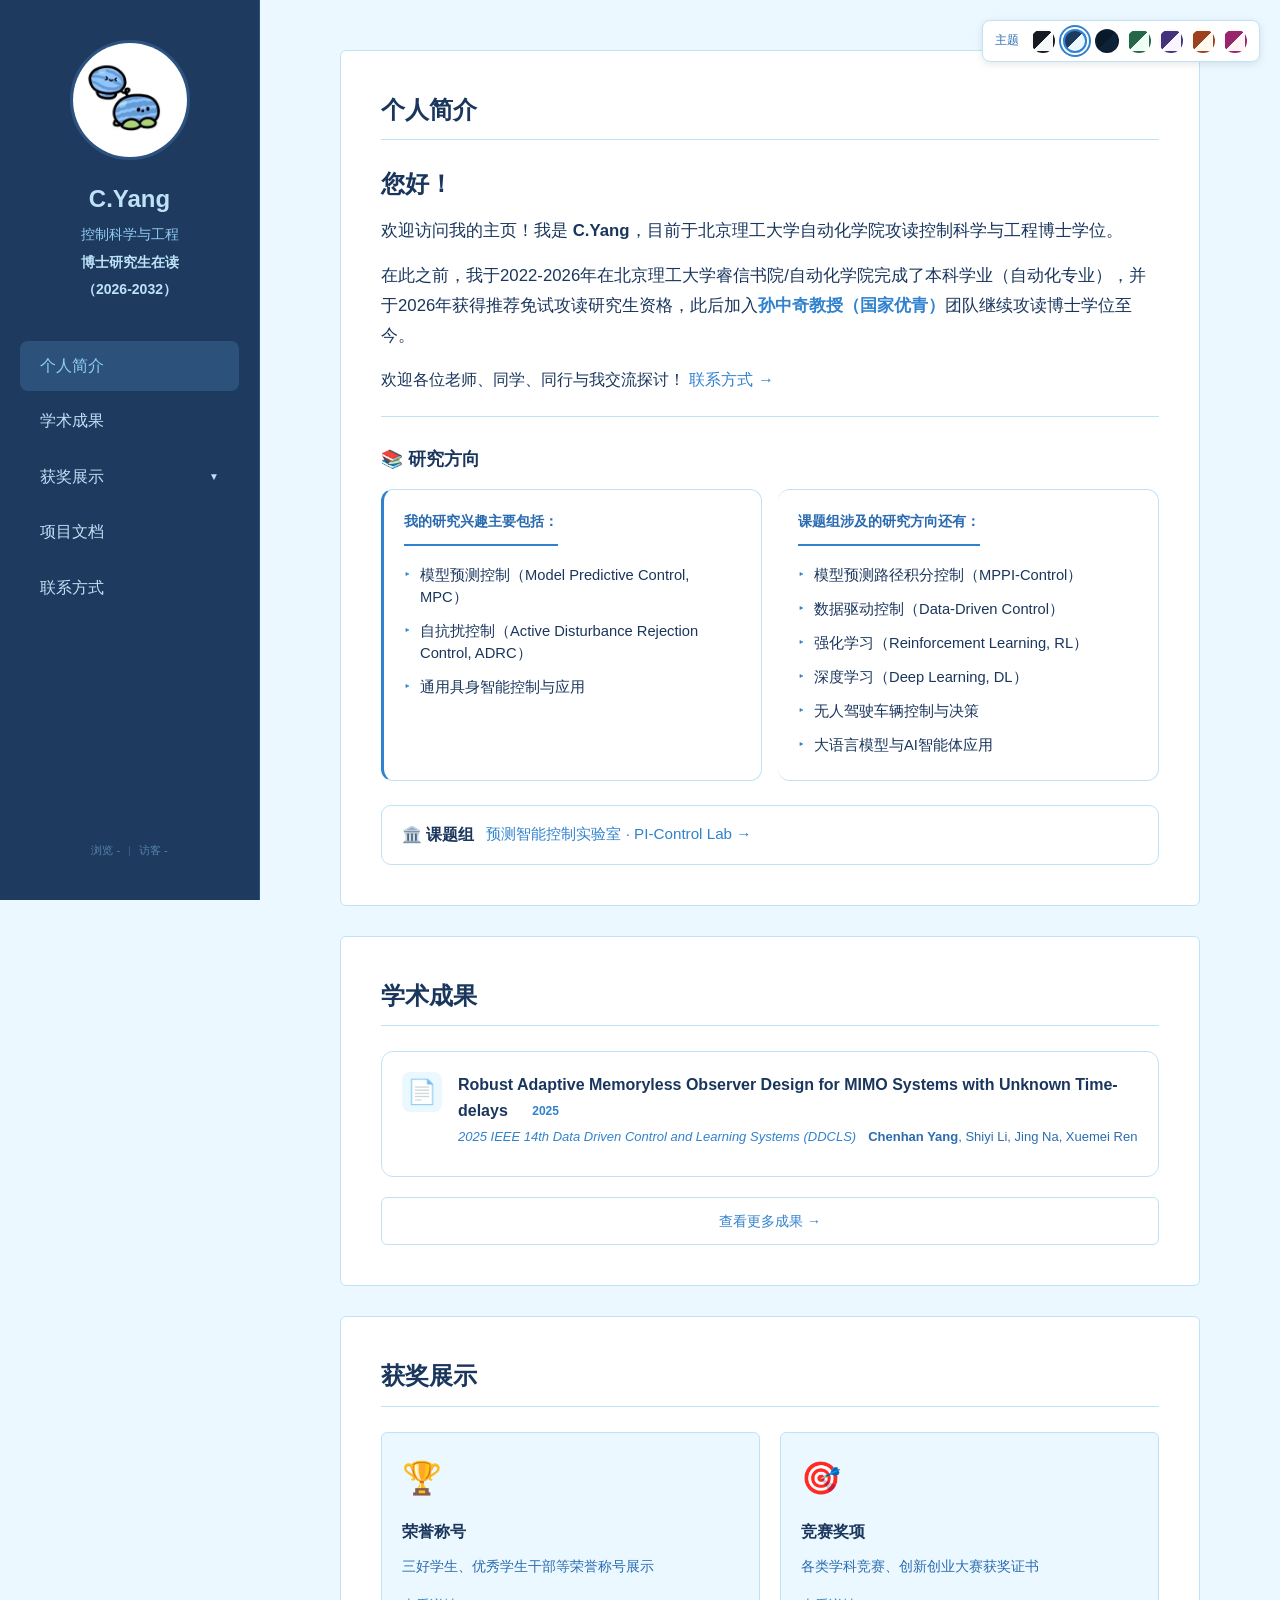
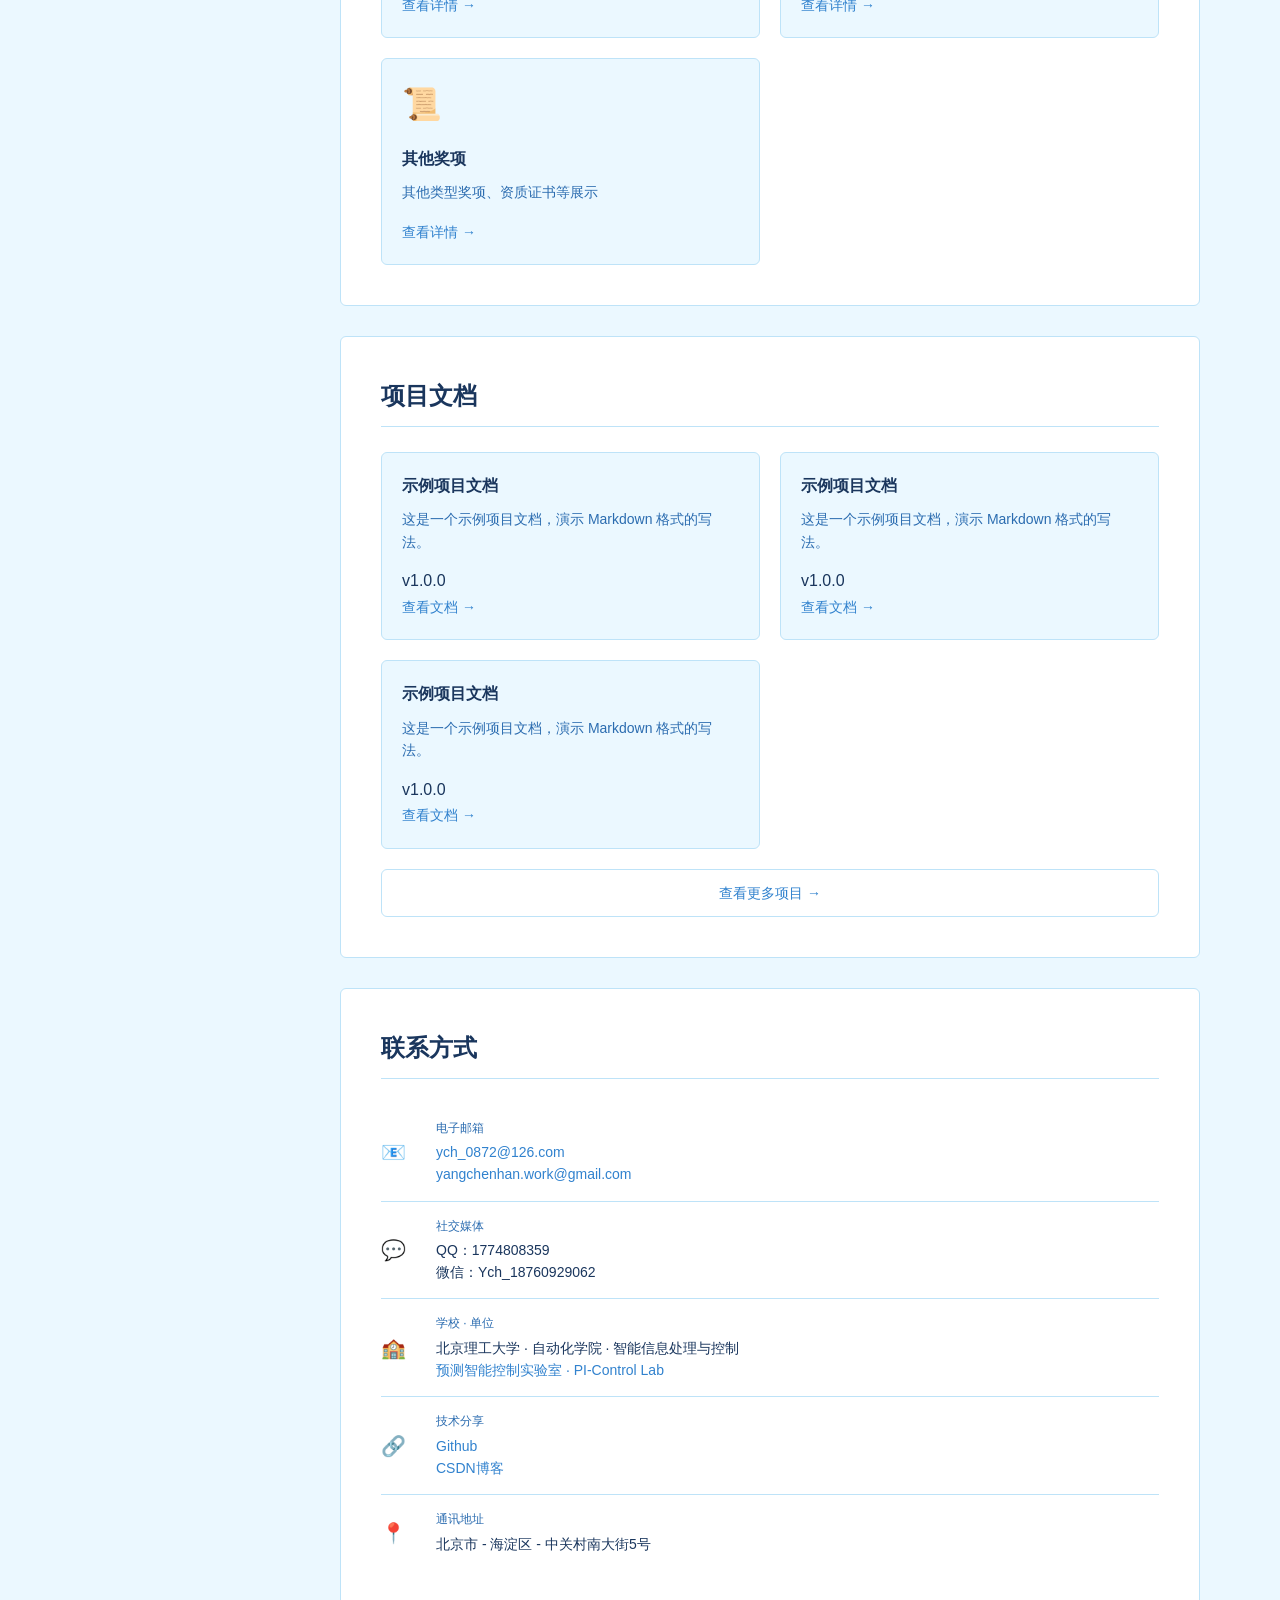
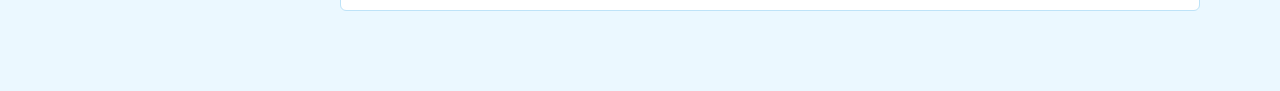
==== commit 4e707f71: "Merge branch 'main' of https://github.com/ChhY-bit/ChhY-bit.github.io" ====
--- a/index.html
+++ b/index.html
@@ -126,6 +126,7 @@
                                         <li>强化学习（Reinforcement Learning, RL）</li>
                                         <li>深度学习（Deep Learning, DL）</li>
                                         <li>无人驾驶车辆控制与决策</li>
+                                        <li>大语言模型与AI智能体应用</li>
                                     </ul>
                                 </div>
                             </div>
@@ -220,8 +221,9 @@
                 <div class="contact-item">
                     <span class="contact-icon">🔗</span>
                     <div class="contact-info">
-                        <div class="contact-label">GitHub</div>
-                        <div class="contact-value"><a href="https://github.com/ChhY-bit" target="_blank">github.com/ChhY-bit</a></div>
+                        <div class="contact-label">技术分享</div>
+                        <div class="contact-value"><a href="https://github.com/ChhY-bit" target="_blank">Github</a></div>
+                        <div class="contact-value"><a href="https://blog.csdn.net/ych0872?spm=1000.2115.3001.5343" target="_blank">CSDN博客</a></div>
                     </div>
                 </div>
                 <div class="contact-item">
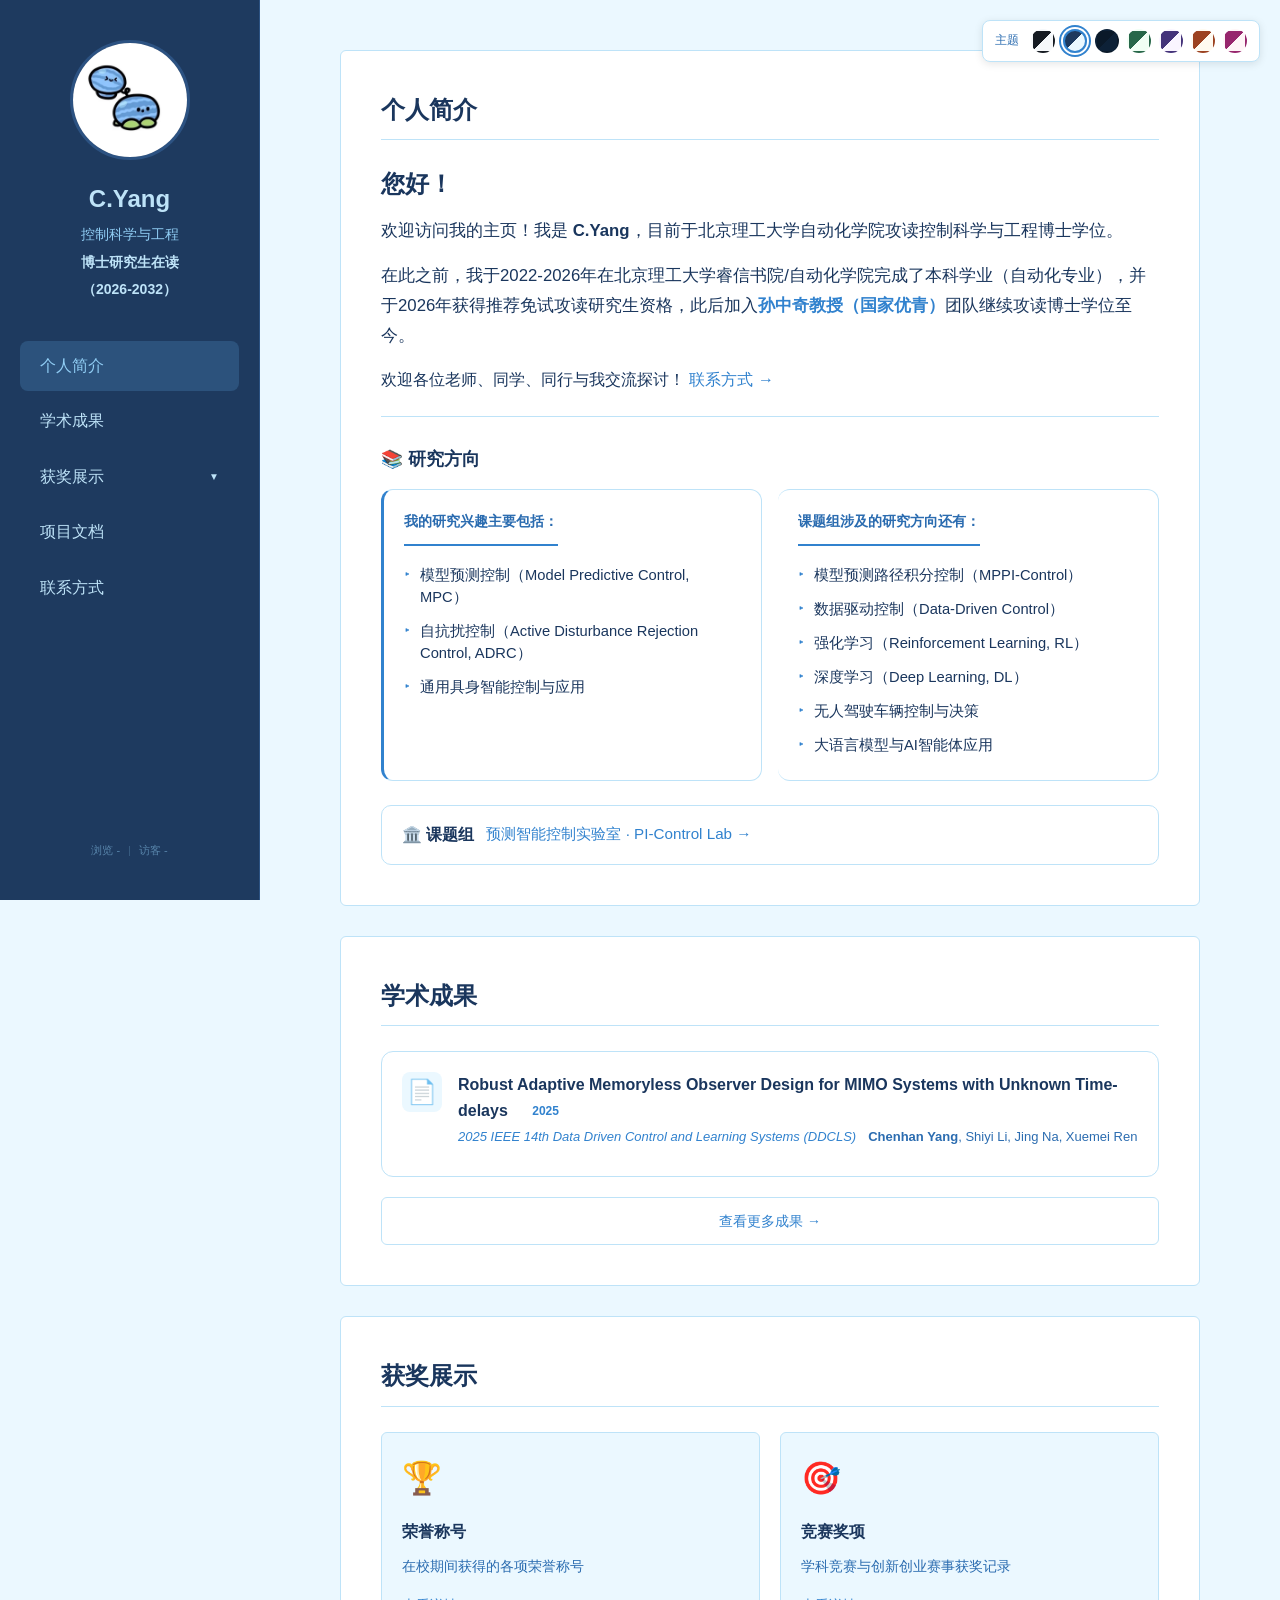
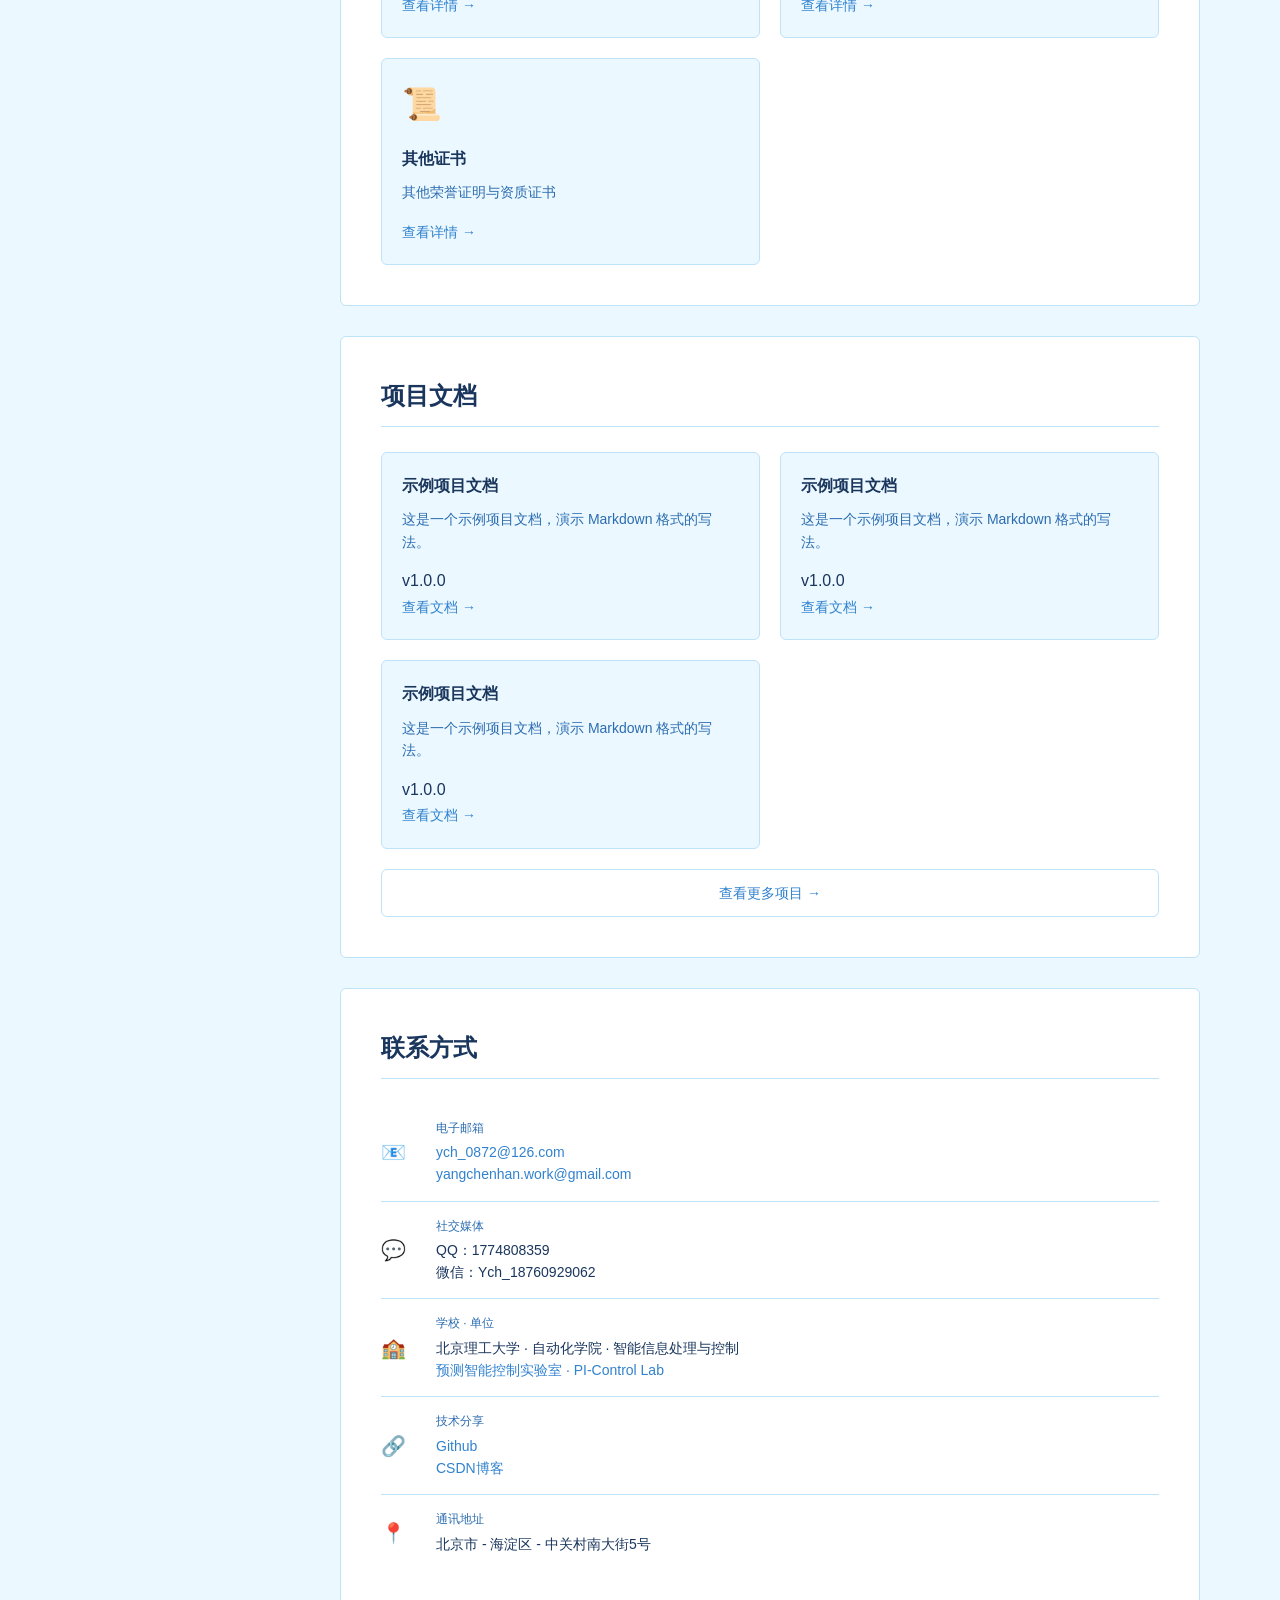
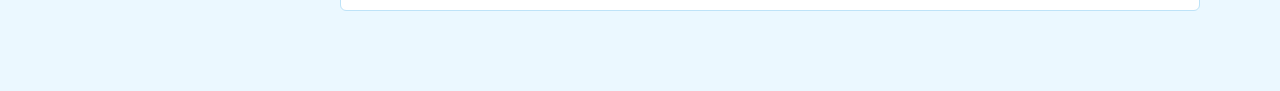
==== commit c166b01d: "docs: 将“其他奖项”重命名为“其他证书”并更新相关描述" ====
--- a/index.html
+++ b/index.html
@@ -3,7 +3,25 @@
 <head>
     <meta charset="UTF-8">
     <meta name="viewport" content="width=device-width, initial-scale=1.0">
-    <title>个人主页</title>
+    <title>C.Yang — 个人主页 | 控制科学与工程博士研究生</title>
+
+    <!-- SEO 基础 -->
+    <meta name="description" content="C.Yang 的个人学术主页，控制科学与工程博士研究生。展示学术论文成果、竞赛获奖、荣誉称号及项目文档。">
+    <meta name="keywords" content="C.Yang,控制科学与工程,博士研究生,学术主页,数学建模,竞赛获奖,嵌入式,自动化">
+    <meta name="author" content="C.Yang">
+    <meta name="robots" content="index, follow">
+    <link rel="canonical" href="https://chhy-bit.github.io/">
+
+    <!-- Open Graph（微信/Facebook/LinkedIn 分享预览） -->
+    <meta property="og:title" content="C.Yang — 个人主页 | 控制科学与工程">
+    <meta property="og:description" content="控制科学与工程博士研究生，展示学术成果、竞赛奖项、荣誉与项目文档。">
+    <meta property="og:type" content="website">
+    <meta property="og:url" content="https://chhy-bit.github.io/">
+    <meta property="og:image" content="https://chhy-bit.github.io/images/photo.jpg">
+
+    <!-- Favicon -->
+    <link rel="icon" type="image/svg+xml" href="/favicon.svg">
+
     <link rel="stylesheet" href="css/styles.css">
     <!-- 不蒜子统计 -->
     <script async src="https://busuanzi.ibruce.info/busuanzi/2.3/busuanzi.pure.mini.js"></script>
@@ -74,7 +92,7 @@
                     <ul class="dropdown-menu">
                         <li class="nav-item"><a href="awards/honors.html" class="nav-link">荣誉称号</a></li>
                         <li class="nav-item"><a href="awards/competition-awards.html" class="nav-link">竞赛奖项</a></li>
-                        <li class="nav-item"><a href="awards/others.html" class="nav-link">其他奖项</a></li>
+                        <li class="nav-item"><a href="awards/others.html" class="nav-link">其他证书</a></li>
                     </ul>
                 </li>
                 <li class="nav-item">
@@ -162,19 +180,19 @@
                     <div class="award-card">
                         <div class="award-icon">🏆</div>
                         <div class="award-name">荣誉称号</div>
-                        <div class="award-desc">三好学生、优秀学生干部等荣誉称号展示</div>
+                        <div class="award-desc">在校期间获得的各项荣誉称号</div>
                         <a href="awards/honors.html" class="award-link">查看详情 →</a>
                     </div>
                     <div class="award-card">
                         <div class="award-icon">🎯</div>
                         <div class="award-name">竞赛奖项</div>
-                        <div class="award-desc">各类学科竞赛、创新创业大赛获奖证书</div>
+                        <div class="award-desc">学科竞赛与创新创业赛事获奖记录</div>
                         <a href="awards/competition-awards.html" class="award-link">查看详情 →</a>
                     </div>
                     <div class="award-card">
                         <div class="award-icon">📜</div>
-                        <div class="award-name">其他奖项</div>
-                        <div class="award-desc">其他类型奖项、资质证书等展示</div>
+                        <div class="award-name">其他证书</div>
+                        <div class="award-desc">其他荣誉证明与资质证书</div>
                         <a href="awards/others.html" class="award-link">查看详情 →</a>
                     </div>
                 </div>
--- a/css/styles.css
+++ b/css/styles.css
@@ -500,6 +500,84 @@
     margin-bottom: 30px;
 }
 
+/* 加载中动画 */
+.loading-text {
+    color: var(--text-secondary);
+}
+
+.dot {
+    animation: dotBlink 1.4s infinite;
+    font-weight: bold;
+}
+
+.dot:nth-child(2) {
+    animation-delay: 0.2s;
+}
+
+.dot:nth-child(3) {
+    animation-delay: 0.4s;
+}
+
+@keyframes dotBlink {
+    0%, 20% { opacity: 0; }
+    50% { opacity: 1; }
+    100% { opacity: 0; }
+}
+
+/* 排序控件 */
+.sort-controls {
+    display: flex;
+    align-items: center;
+    justify-content: flex-end;
+    gap: 10px;
+    margin-bottom: 24px;
+}
+
+.sort-label {
+    font-size: 13px;
+    color: var(--text-secondary);
+    margin-right: auto;
+}
+
+.sort-btn {
+    padding: 6px 16px;
+    font-size: 13px;
+    border: 1px solid var(--border-color);
+    border-radius: 6px;
+    background: var(--card-bg);
+    color: var(--text-secondary);
+    cursor: pointer;
+    transition: all 0.2s ease;
+}
+
+.sort-btn:hover {
+    border-color: var(--hover-border);
+    color: var(--text-primary);
+}
+
+.sort-btn.active {
+    background: var(--accent-color);
+    color: #fff;
+    border-color: var(--accent-color);
+}
+
+.sort-order-btn {
+    padding: 6px 10px;
+    font-size: 13px;
+    border: 1px solid var(--border-color);
+    border-radius: 6px;
+    background: var(--card-bg);
+    color: var(--text-secondary);
+    cursor: pointer;
+    transition: all 0.2s ease;
+    line-height: 1;
+}
+
+.sort-order-btn:hover {
+    border-color: var(--hover-border);
+    color: var(--text-primary);
+}
+
 /* 主页特有 */
 .about-grid {
     display: grid;
@@ -783,6 +861,44 @@
     border: 1.5px solid var(--accent-color);
 }
 
+.level-badge {
+    display: inline-block;
+    padding: 4px 12px;
+    border-radius: 20px;
+    font-size: 12px;
+    font-weight: 600;
+    margin-bottom: 12px;
+    margin-left: 6px;
+    border: 1.5px solid;
+    background-color: rgba(128, 128, 128, 0.06);
+    color: var(--text-secondary);
+    border-color: var(--border-color);
+}
+
+.level-badge[data-level="国家级"] {
+    background-color: rgba(184, 134, 11, 0.08);
+    color: #b8860b;
+    border-color: #daa520;
+}
+
+.level-badge[data-level="省部级"] {
+    background-color: rgba(49, 130, 206, 0.08);
+    color: #2b6cb0;
+    border-color: #4a90d9;
+}
+
+.level-badge[data-level="学校级"] {
+    background-color: rgba(56, 161, 105, 0.08);
+    color: #276749;
+    border-color: #48bb78;
+}
+
+.level-badge[data-level="其他"] {
+    background-color: rgba(113, 128, 150, 0.08);
+    color: #4a5568;
+    border-color: #a0aec0;
+}
+
 .certificate-image {
     width: 100%;
     height: 200px;
@@ -793,12 +909,18 @@
     justify-content: center;
     margin-bottom: 15px;
     overflow: hidden;
+    cursor: pointer;
 }
 
 .certificate-image img {
     max-width: 100%;
     max-height: 100%;
     object-fit: contain;
+    transition: transform 0.2s ease;
+}
+
+.certificate-image:hover img {
+    transform: scale(1.02);
 }
 
 .certificate-placeholder {
@@ -821,6 +943,54 @@
 .certificate-desc {
     font-size: 14px;
     color: var(--text-secondary);
+}
+
+/* ========================================
+   图片灯箱（Lightbox）
+   ======================================== */
+.lightbox {
+    position: fixed;
+    top: 0; left: 0;
+    width: 100%; height: 100%;
+    background: rgba(0, 0, 0, 0.88);
+    display: flex;
+    align-items: center;
+    justify-content: center;
+    z-index: 9999;
+    opacity: 0;
+    pointer-events: none;
+    transition: opacity 0.25s ease;
+    cursor: pointer;
+}
+
+.lightbox.active {
+    opacity: 1;
+    pointer-events: auto;
+}
+
+.lightbox img {
+    max-width: 90vw;
+    max-height: 90vh;
+    object-fit: contain;
+    border-radius: 4px;
+    box-shadow: 0 4px 60px rgba(0, 0, 0, 0.5);
+    cursor: default;
+}
+
+.lightbox-close {
+    position: absolute;
+    top: 20px;
+    right: 28px;
+    font-size: 36px;
+    color: rgba(255, 255, 255, 0.7);
+    cursor: pointer;
+    line-height: 1;
+    z-index: 1;
+    transition: color 0.2s;
+}
+
+.lightbox-close:hover {
+    color: #fff;
 }
 
 /* 响应式设计 */
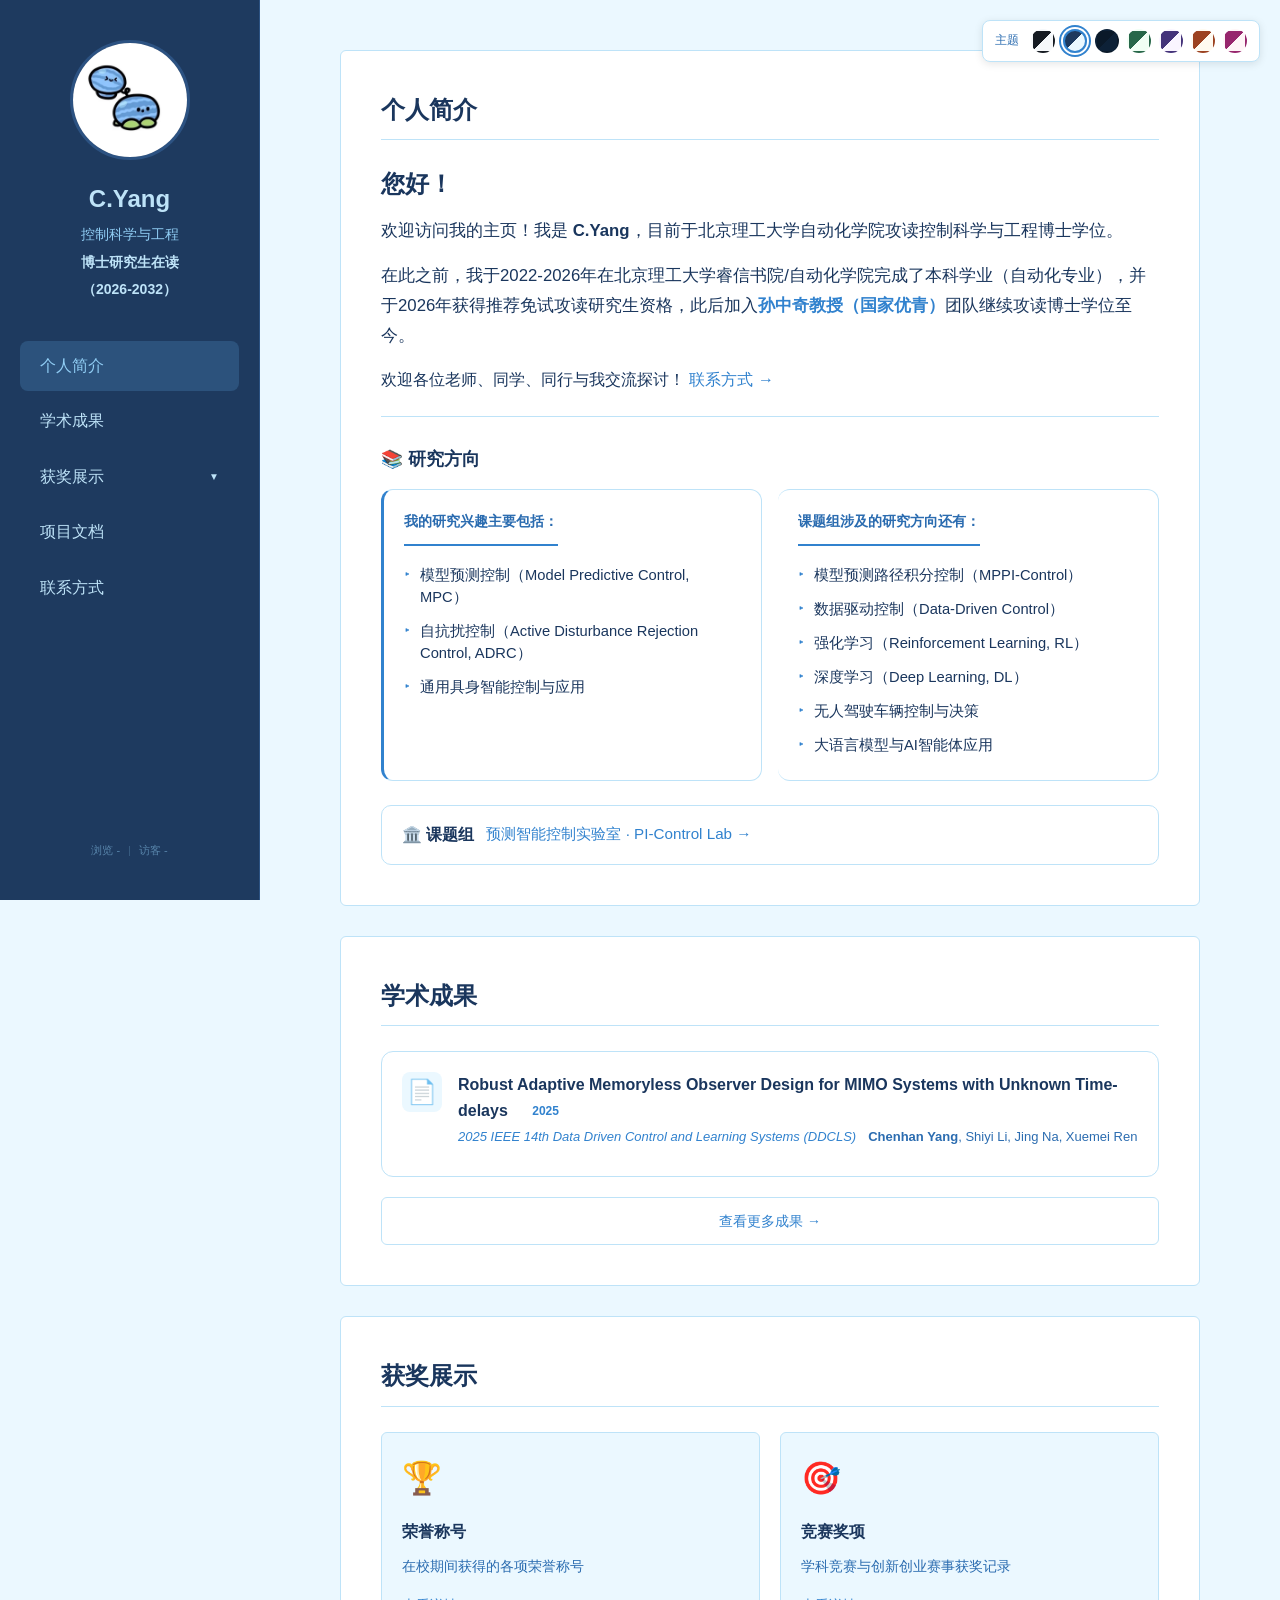
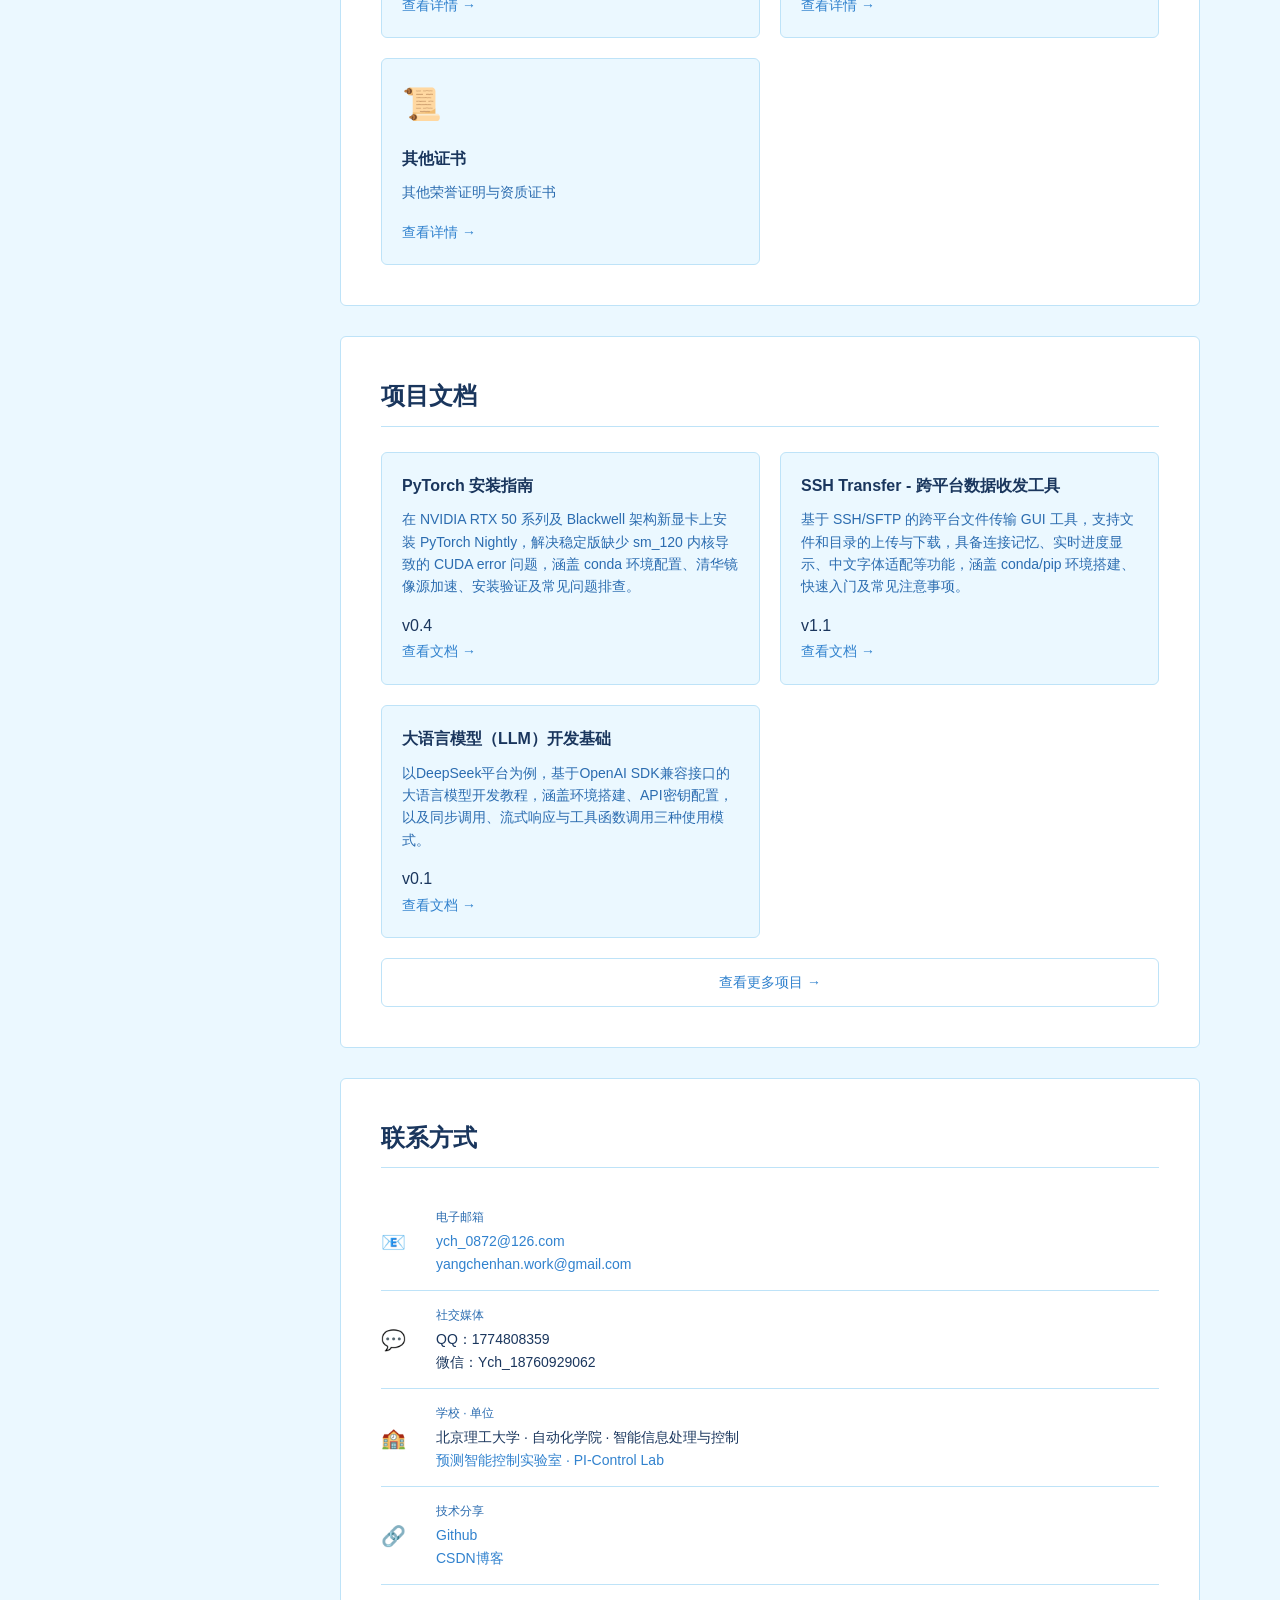
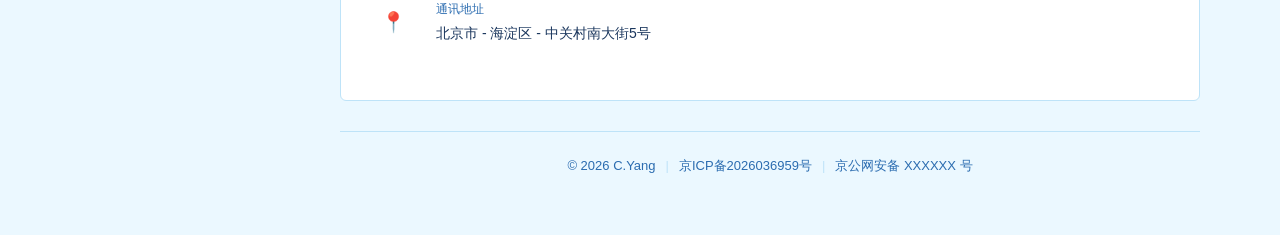
==== commit 5507f4f9: "feat: 添加页脚并更新课题组链接" ====
--- a/index.html
+++ b/index.html
@@ -20,7 +20,8 @@
     <meta property="og:image" content="https://chhy-bit.github.io/images/photo.jpg">
 
     <!-- Favicon -->
-    <link rel="icon" type="image/svg+xml" href="/favicon.svg">
+    <link rel="icon" type="image/svg+xml" href="/images/favicon.svg">
+    <link rel="icon" type="image/png" sizes="32x32" href="/images/favicon.png">
 
     <link rel="stylesheet" href="css/styles.css">
     <!-- 不蒜子统计 -->
@@ -153,7 +154,7 @@
                         <!-- 课题组链接 -->
                         <div class="lab-link-section">
                             <span class="lab-link-label">🏛️ 课题组</span>
-                            <a href="https://picontrollab.github.io" target="_blank" class="lab-link">预测智能控制实验室 · PI-Control Lab →</a>
+                            <a href="https://picontrollab.com/" target="_blank" class="lab-link">预测智能控制实验室 · PI-Control Lab →</a>
                         </div>
                     </div>
                 </div>
@@ -233,7 +234,7 @@
                     <div class="contact-info">
                         <div class="contact-label">学校 · 单位</div>
                         <div class="contact-value">北京理工大学 · 自动化学院 · 智能信息处理与控制</div>
-                        <div class="contact-value"><a href="https://picontrollab.github.io" target="_blank">预测智能控制实验室 · PI-Control Lab</a></div>
+                        <div class="contact-value"><a href="https://picontrollab.com/" target="_blank">预测智能控制实验室 · PI-Control Lab</a></div>
                     </div>
                 </div>
                 <div class="contact-item">
@@ -252,6 +253,17 @@
                     </div>
                 </div>
             </section>
+
+            <!-- 页脚 -->
+            <footer class="site-footer">
+                <div class="footer-content">
+                    <span class="footer-copyright">&copy; 2026 C.Yang</span>
+                    <span class="footer-divider">|</span>
+                    <a class="footer-beian" href="https://beian.miit.gov.cn/" target="_blank" rel="noopener noreferrer">京ICP备2026036959号</a>
+                    <span class="footer-divider">|</span>
+                    <a class="footer-beian" href="http://www.beian.gov.cn/" target="_blank" rel="noopener noreferrer">京公网安备 XXXXXX 号</a>
+                </div>
+            </footer>
         </main>
     </div>
 
--- a/css/styles.css
+++ b/css/styles.css
@@ -1963,4 +1963,55 @@
     }
 }
 
-
+/* ========================================
+   页脚
+   ======================================== */
+.site-footer {
+    margin-top: 30px;
+    padding: 24px 0 8px;
+    text-align: center;
+    border-top: 1px solid var(--border-color);
+}
+
+.footer-content {
+    display: flex;
+    align-items: center;
+    justify-content: center;
+    flex-wrap: wrap;
+    gap: 10px;
+    font-size: 13px;
+    color: var(--text-secondary);
+}
+
+.footer-copyright {
+    color: var(--text-secondary);
+}
+
+.footer-divider {
+    color: var(--border-color);
+    user-select: none;
+}
+
+.footer-beian {
+    color: var(--text-secondary);
+    text-decoration: none;
+    transition: color 0.2s ease;
+}
+
+.footer-beian:hover {
+    color: var(--accent-color);
+    text-decoration: underline;
+}
+
+/* 移动端页脚适配 */
+@media (max-width: 768px) {
+    .site-footer {
+        margin-top: 20px;
+        padding: 16px 0 8px;
+    }
+
+    .footer-content {
+        font-size: 12px;
+        gap: 6px;
+    }
+}
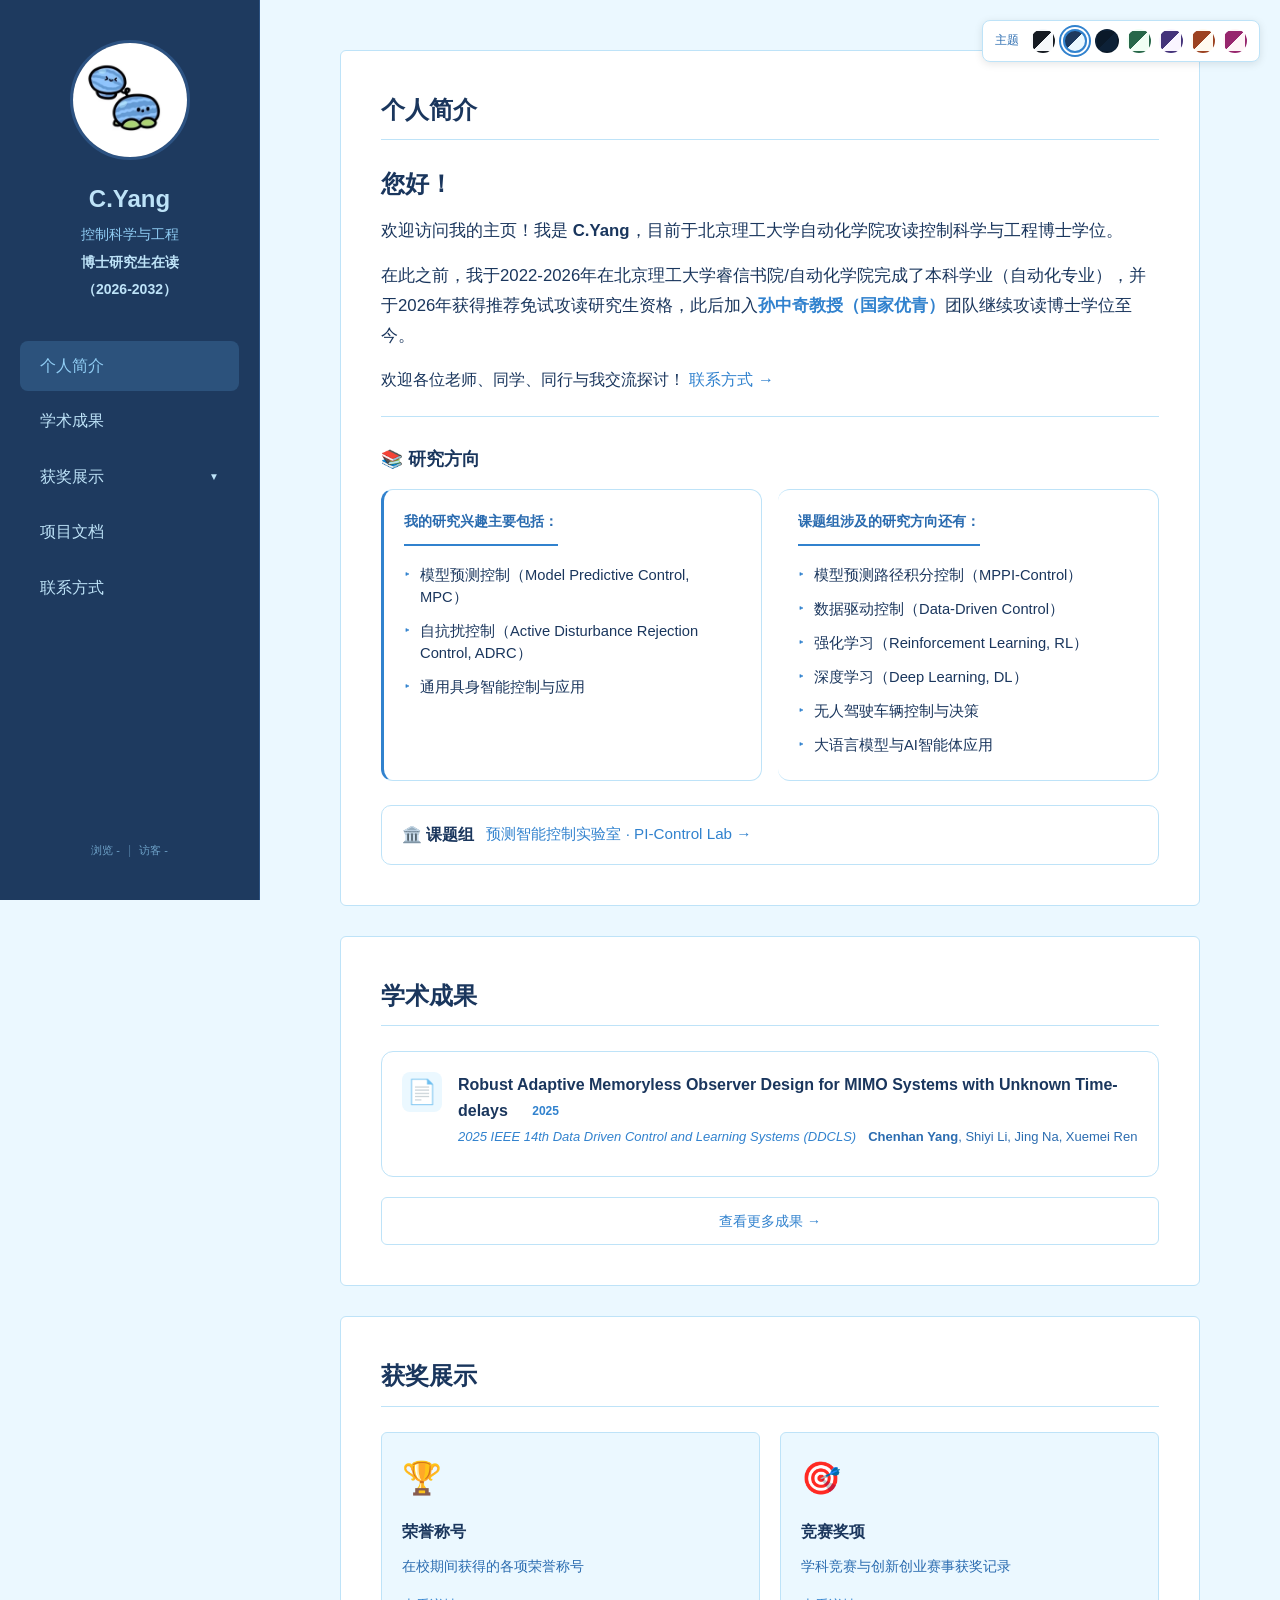
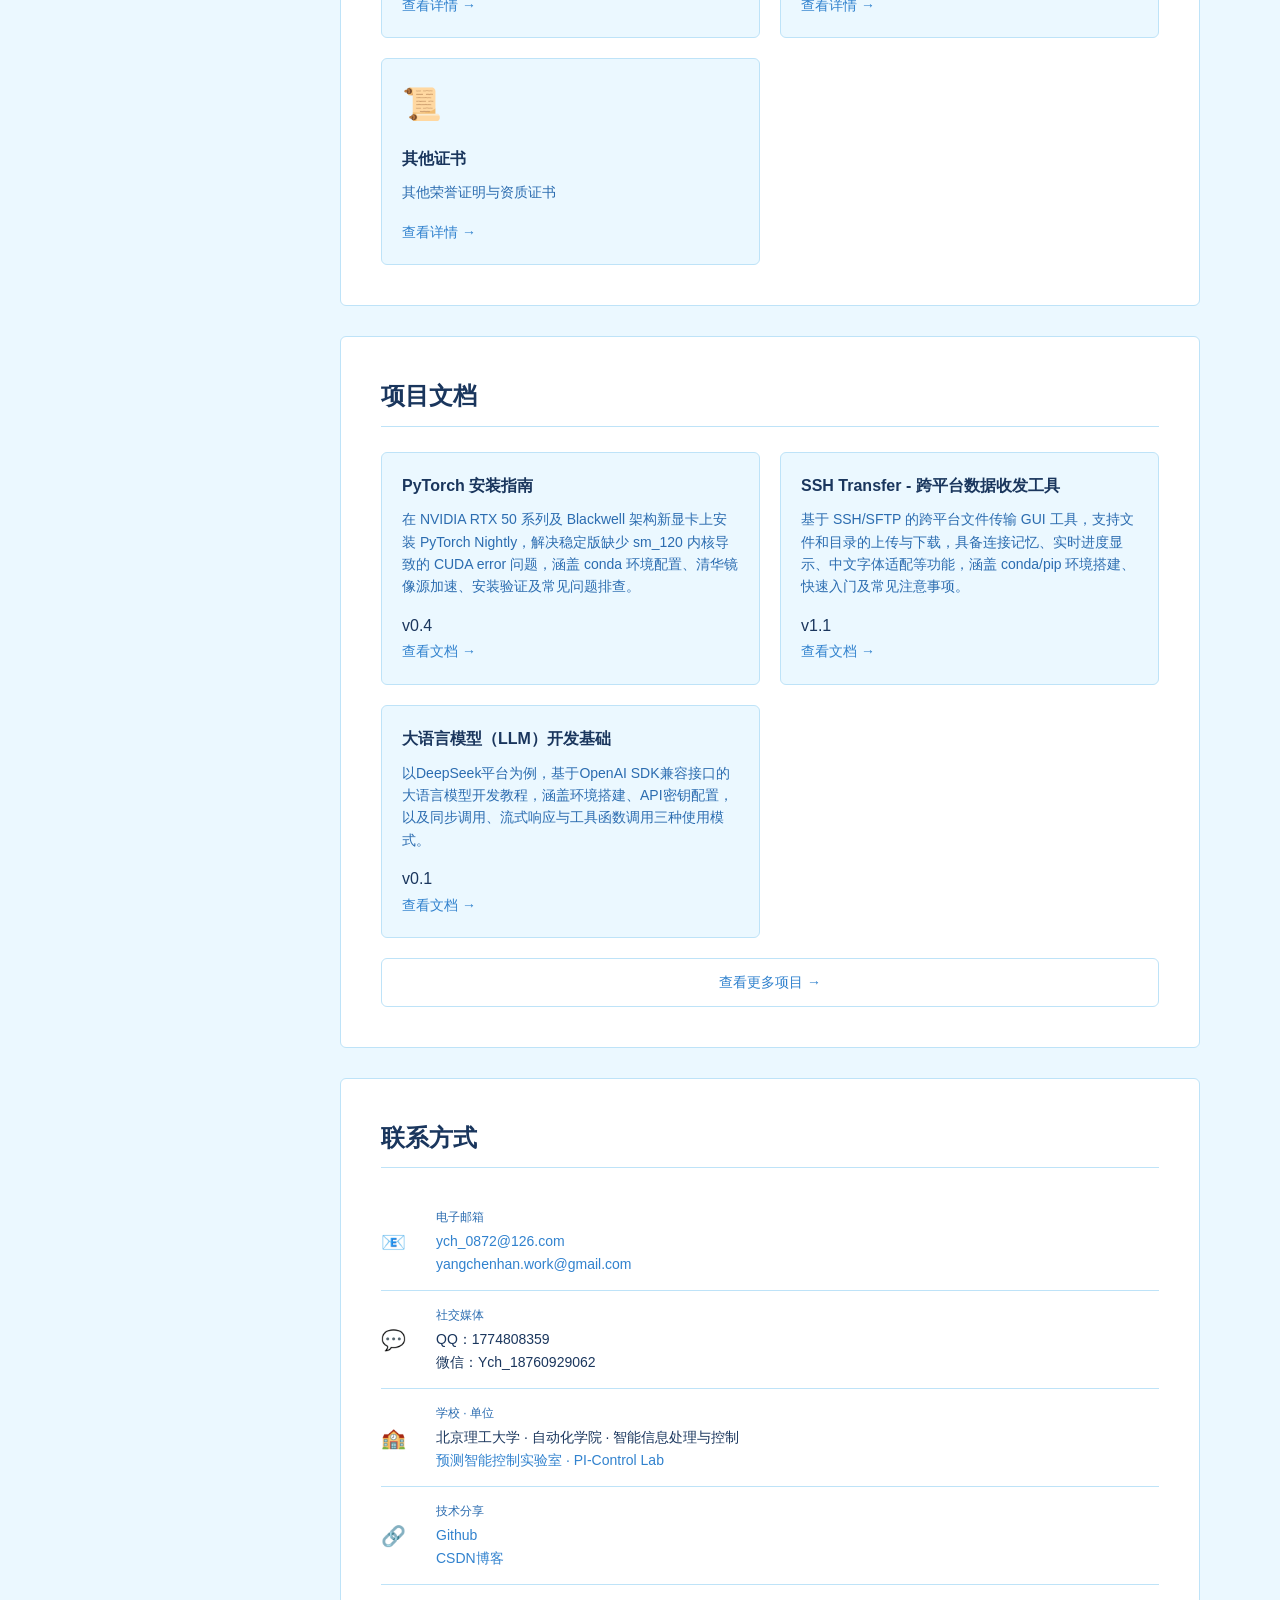
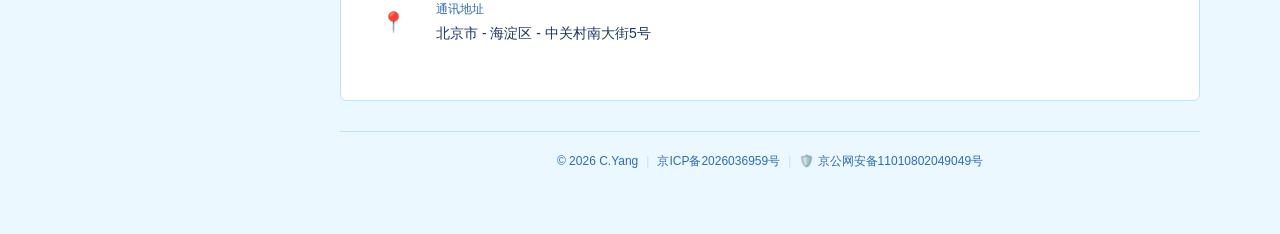
==== commit 98aa490f: "fix: 更新备案号并调整页脚样式" ====
--- a/index.html
+++ b/index.html
@@ -24,8 +24,8 @@
     <link rel="icon" type="image/png" sizes="32x32" href="/images/favicon.png">
 
     <link rel="stylesheet" href="css/styles.css">
-    <!-- 不蒜子统计 -->
-    <script async src="https://busuanzi.ibruce.info/busuanzi/2.3/busuanzi.pure.mini.js"></script>
+    <!-- 不蒜子统计 (自建镜像，更稳定) -->
+    <script defer src="https://busuanzi.9420.ltd/js"></script>
 </head>
 <body>
     <!-- 移动端遮罩层 -->
@@ -104,9 +104,9 @@
                 </li>
             </ul>
             <div class="site-stats">
-                <span class="stats-label">浏览 <span id="busuanzi_value_site_pv" class="stats-value">-</span></span>
+                <span class="stats-label">浏览 <span id="busuanzi_site_pv" class="stats-value">-</span></span>
                 <span class="stats-divider">|</span>
-                <span class="stats-label">访客 <span id="busuanzi_value_site_uv" class="stats-value">-</span></span>
+                <span class="stats-label">访客 <span id="busuanzi_site_uv" class="stats-value">-</span></span>
             </div>
         </nav>
 
@@ -261,7 +261,7 @@
                     <span class="footer-divider">|</span>
                     <a class="footer-beian" href="https://beian.miit.gov.cn/" target="_blank" rel="noopener noreferrer">京ICP备2026036959号</a>
                     <span class="footer-divider">|</span>
-                    <a class="footer-beian" href="http://www.beian.gov.cn/" target="_blank" rel="noopener noreferrer">京公网安备 XXXXXX 号</a>
+                    <a class="footer-beian" href="http://www.beian.gov.cn/" target="_blank" rel="noopener noreferrer">🛡️ 京公网安备11010802049049号</a>
                 </div>
             </footer>
         </main>
--- a/css/styles.css
+++ b/css/styles.css
@@ -349,9 +349,9 @@
     margin-top: auto;
     padding-top: 20px;
     text-align: center;
-    font-size: 11px;
+    font-size: 12px;
     color: var(--sidebar-text-muted);
-    opacity: 0.5;
+    opacity: 0.7;
     display: flex;
     justify-content: center;
     align-items: center;
@@ -1968,7 +1968,7 @@
    ======================================== */
 .site-footer {
     margin-top: 30px;
-    padding: 24px 0 8px;
+    padding: 20px 0 12px;
     text-align: center;
     border-top: 1px solid var(--border-color);
 }
@@ -1978,8 +1978,8 @@
     align-items: center;
     justify-content: center;
     flex-wrap: wrap;
-    gap: 10px;
-    font-size: 13px;
+    gap: 8px;
+    font-size: 12px;
     color: var(--text-secondary);
 }
 
@@ -2007,11 +2007,11 @@
 @media (max-width: 768px) {
     .site-footer {
         margin-top: 20px;
-        padding: 16px 0 8px;
+        padding: 14px 0 10px;
     }
 
     .footer-content {
-        font-size: 12px;
-        gap: 6px;
+        font-size: 11px;
+        gap: 5px;
     }
 }
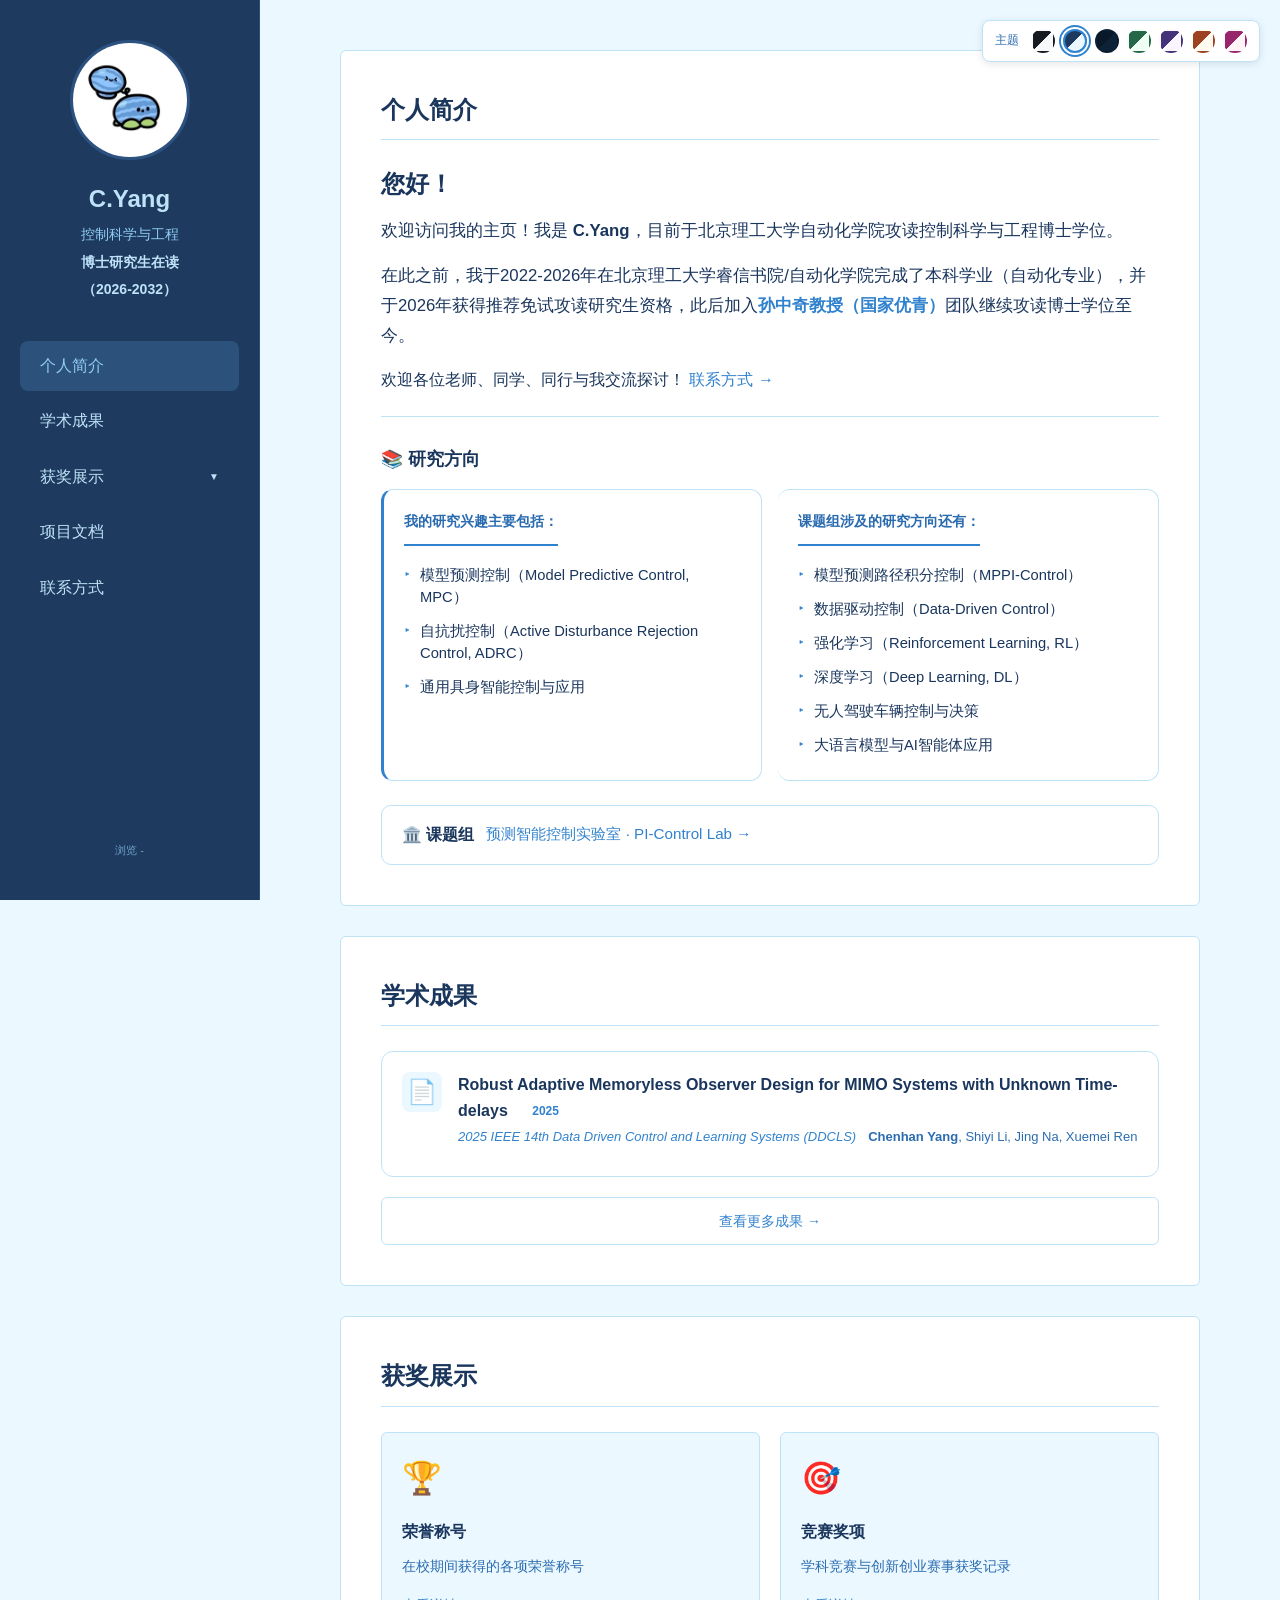
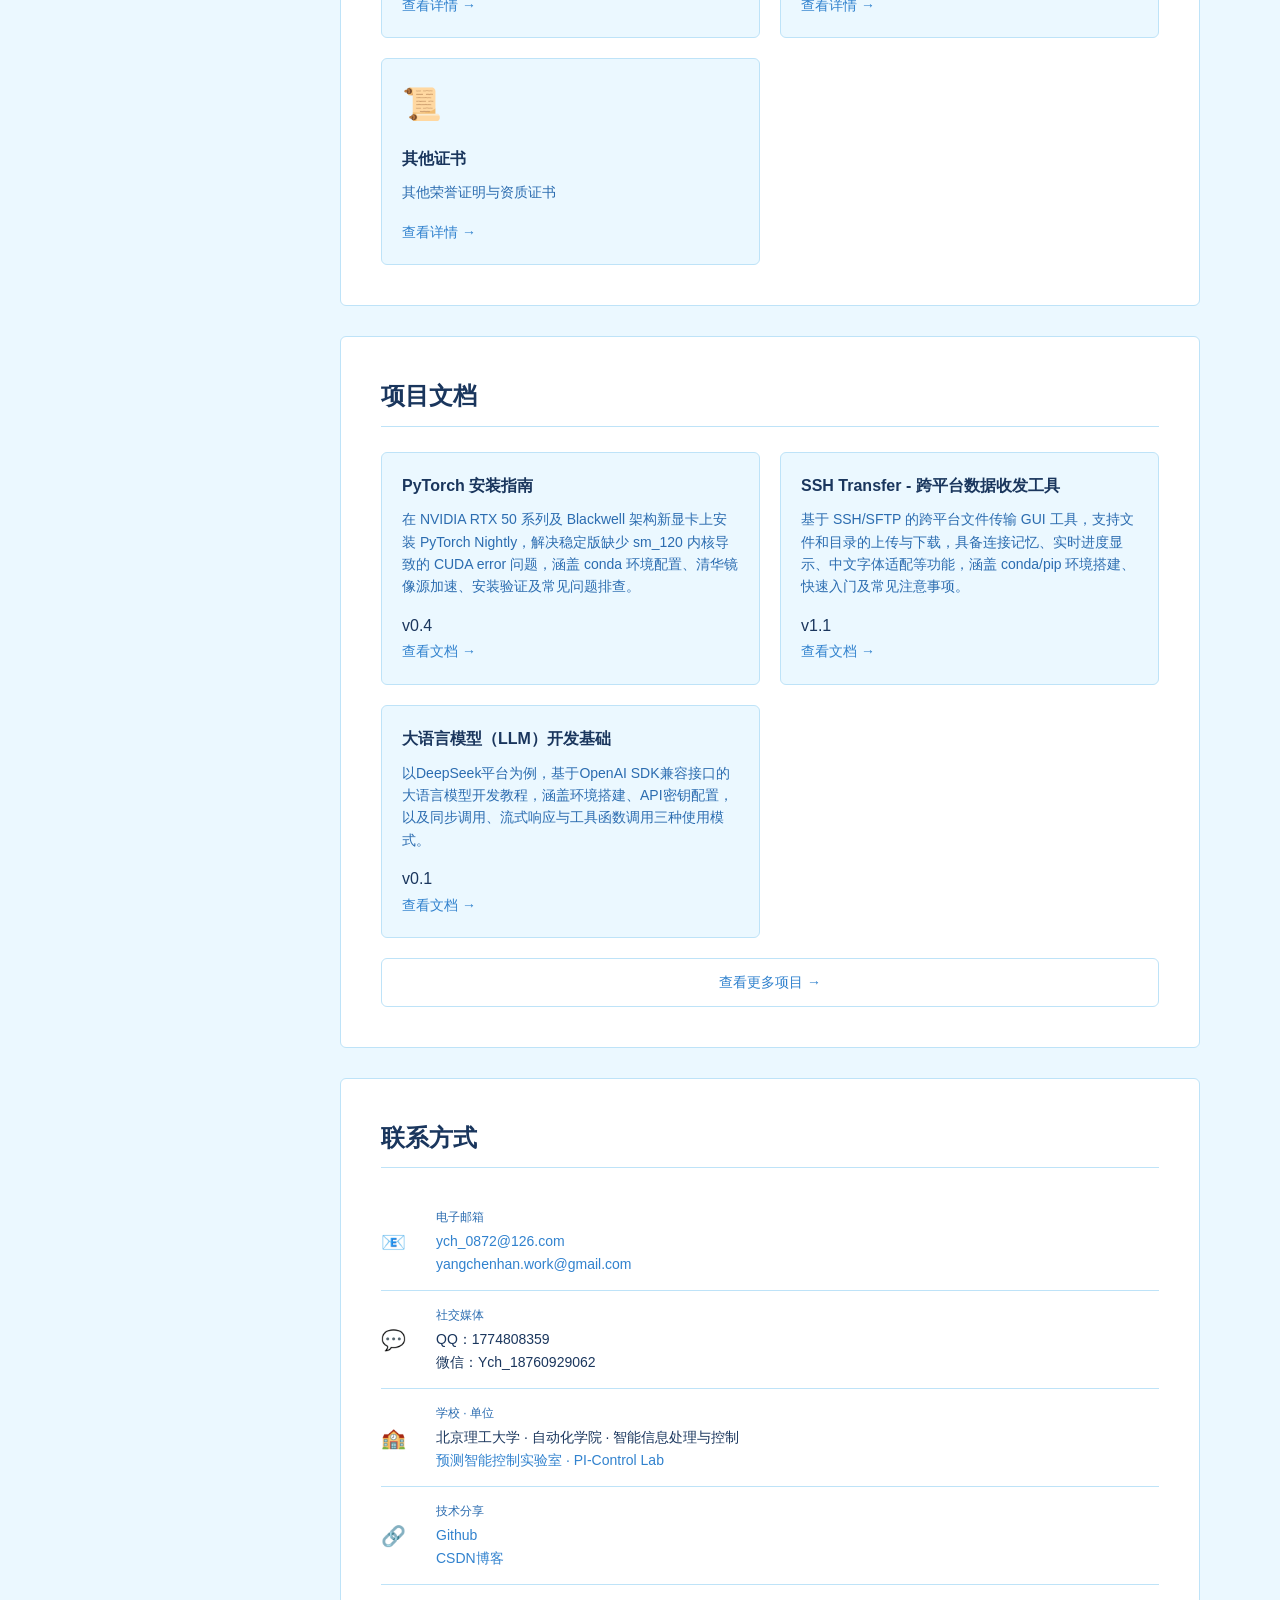
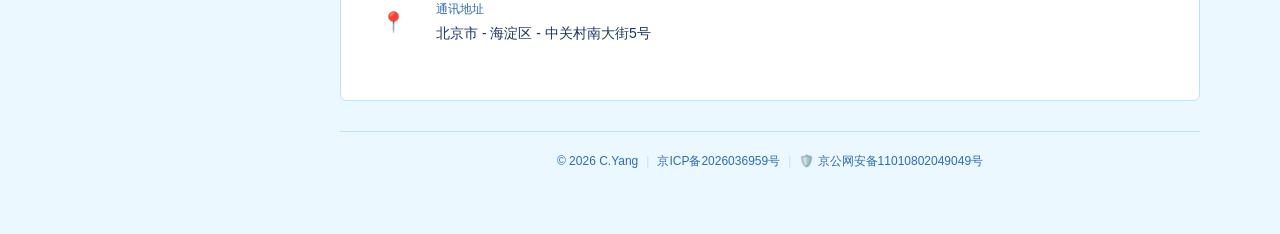
==== commit 8de64f71: "chore: 移除访客统计显示" ====
--- a/index.html
+++ b/index.html
@@ -105,8 +105,6 @@
             </ul>
             <div class="site-stats">
                 <span class="stats-label">浏览 <span id="busuanzi_site_pv" class="stats-value">-</span></span>
-                <span class="stats-divider">|</span>
-                <span class="stats-label">访客 <span id="busuanzi_site_uv" class="stats-value">-</span></span>
             </div>
         </nav>
 
